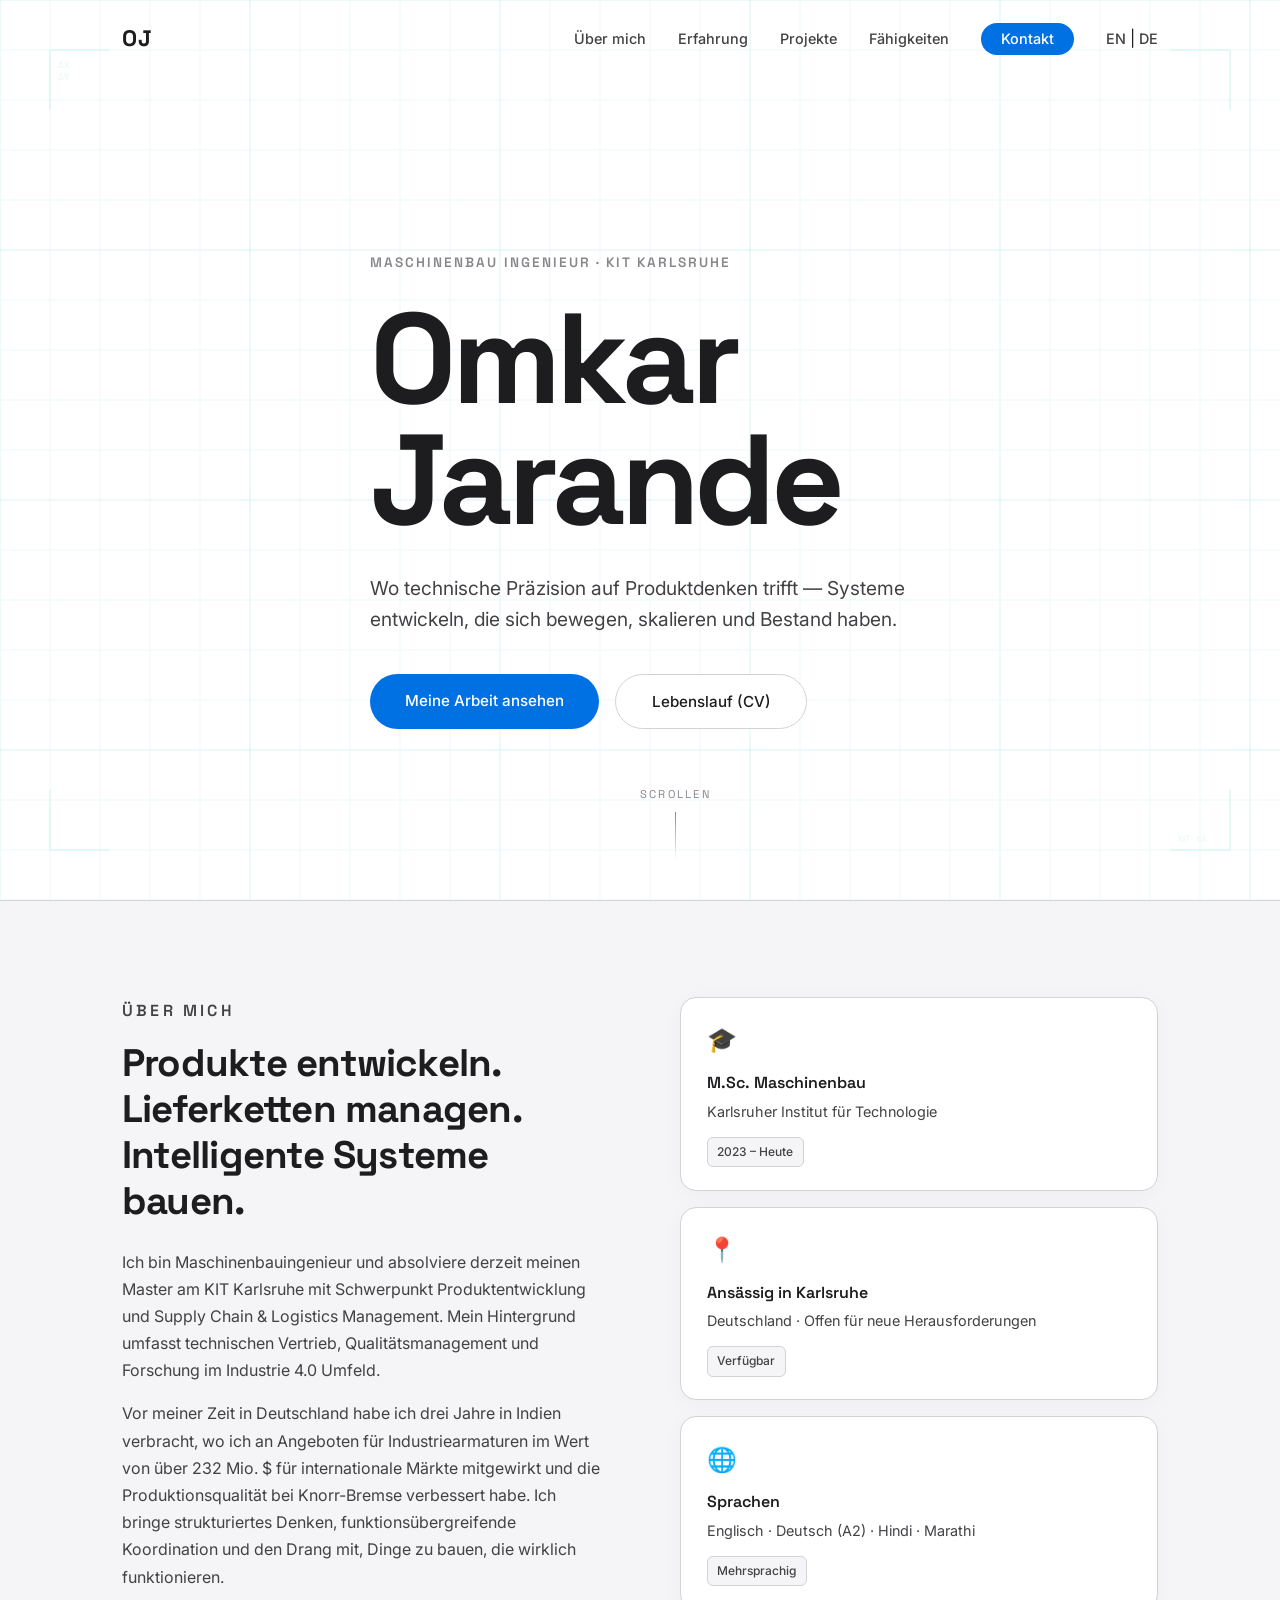
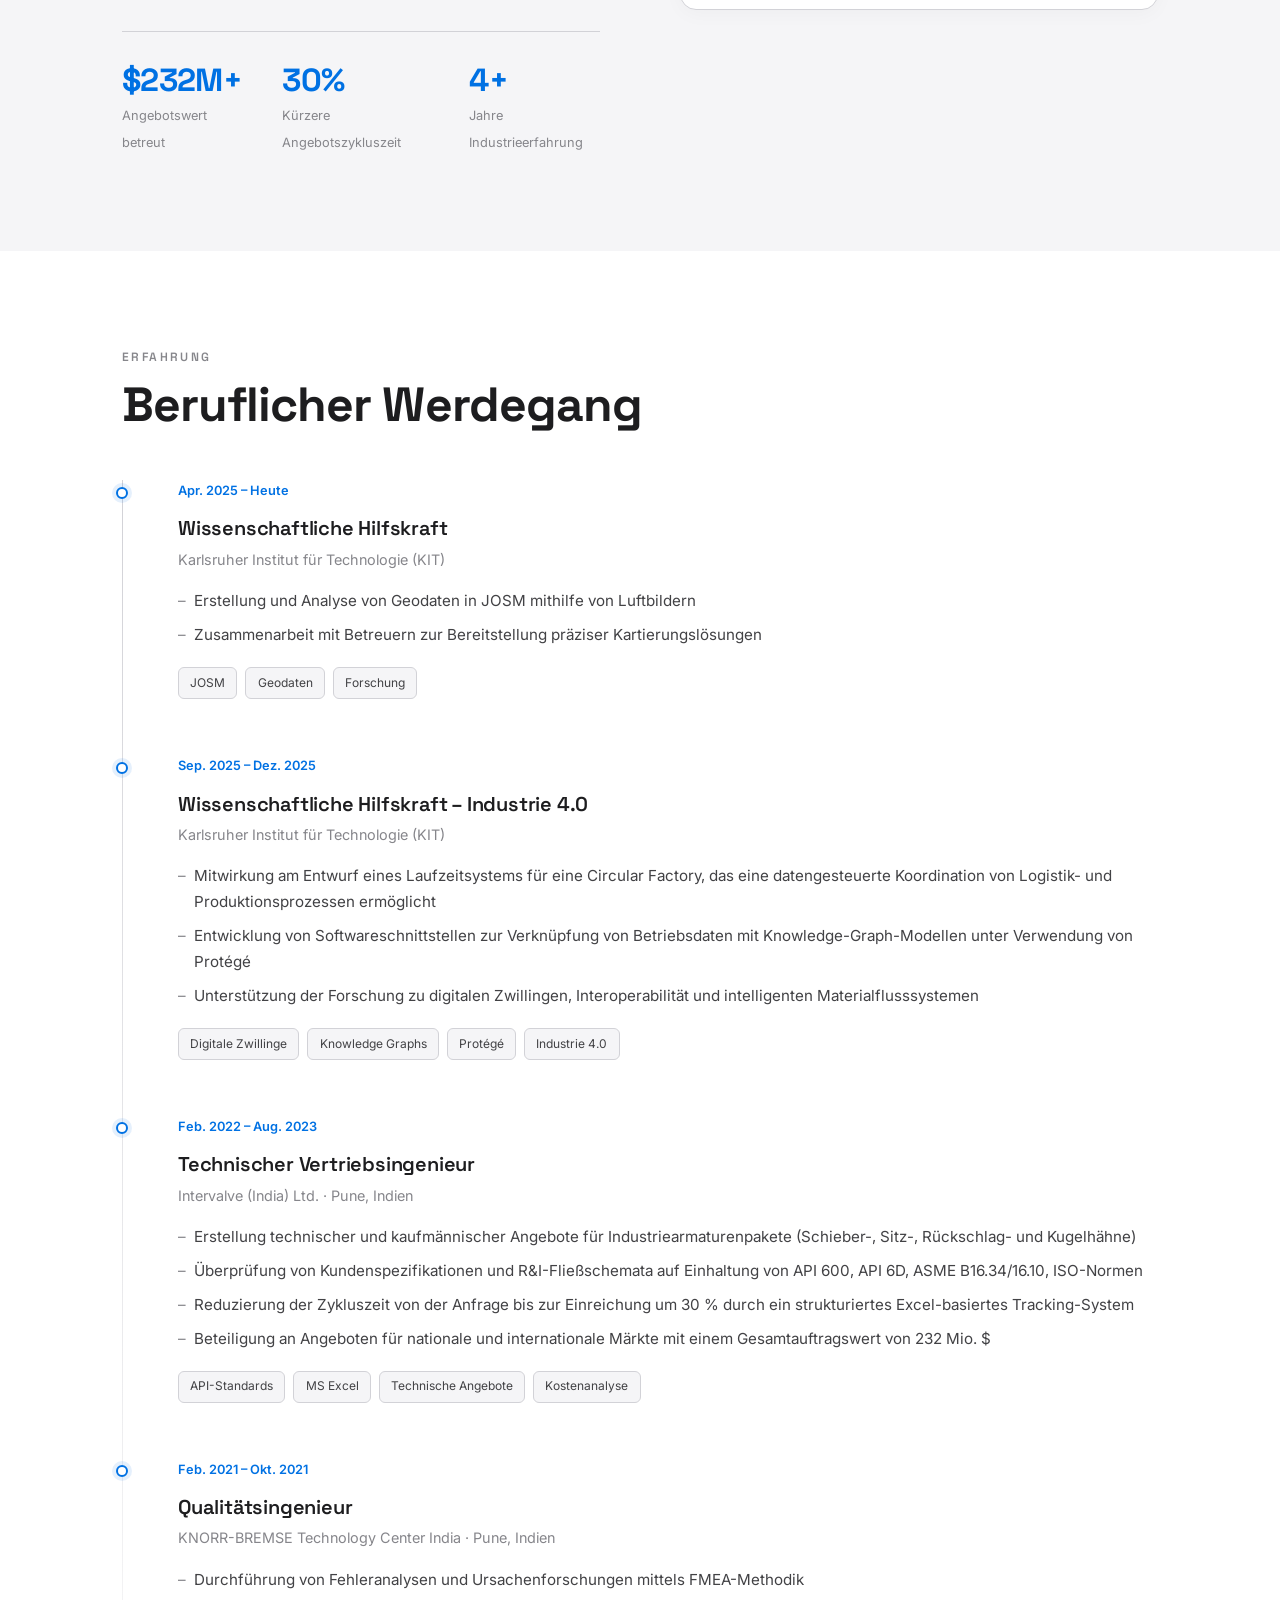
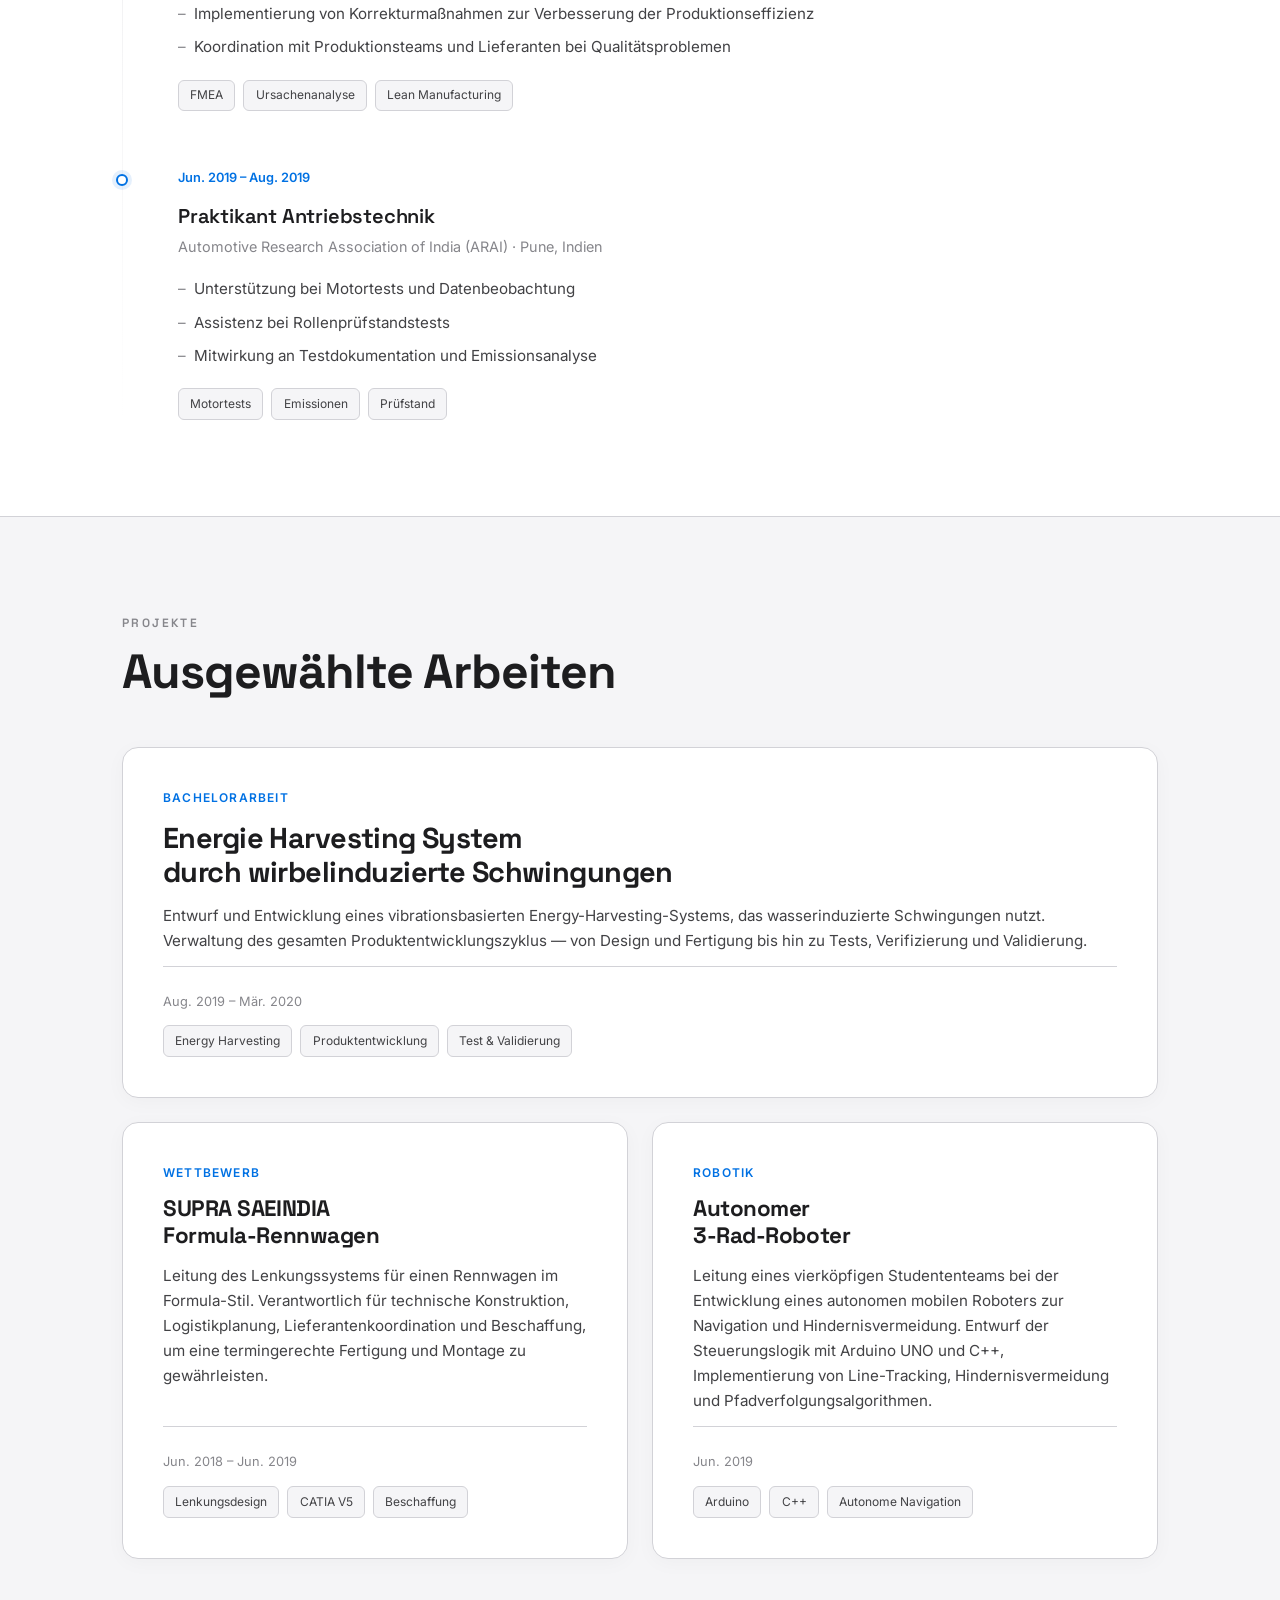
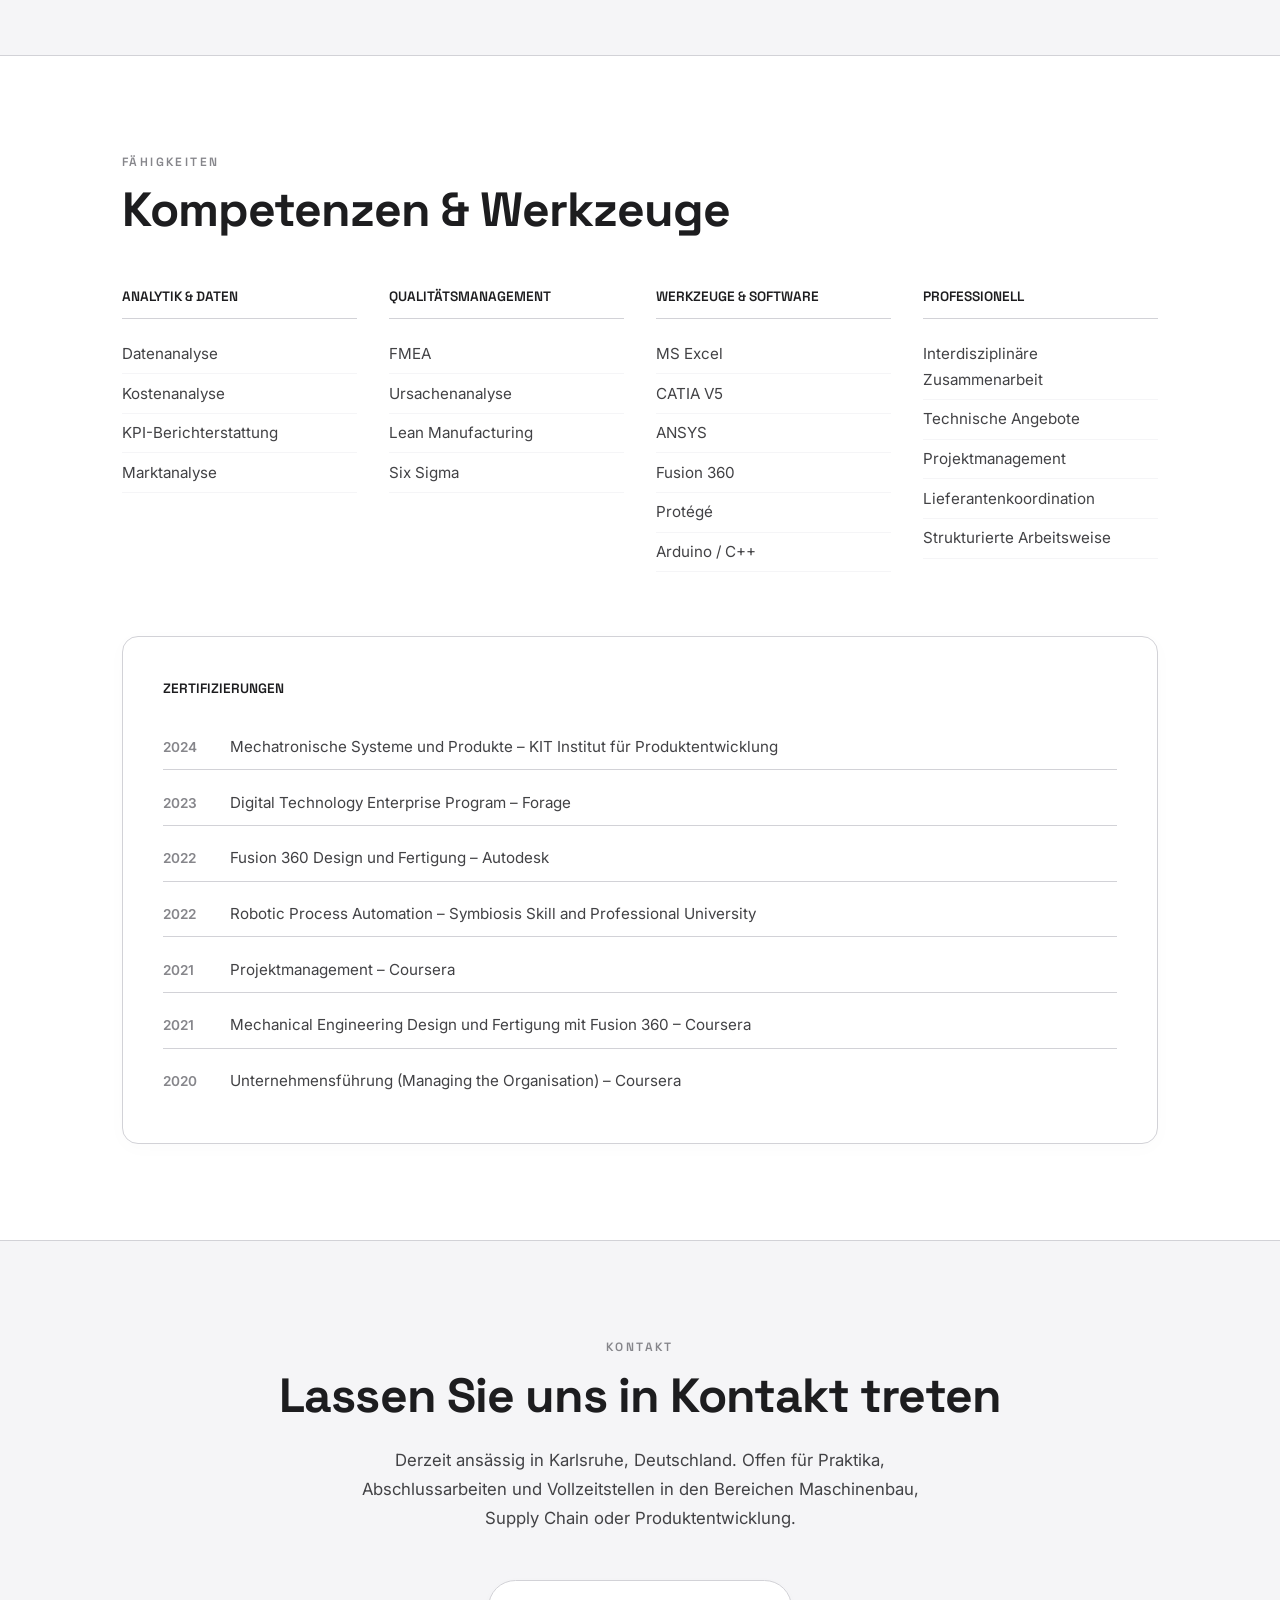
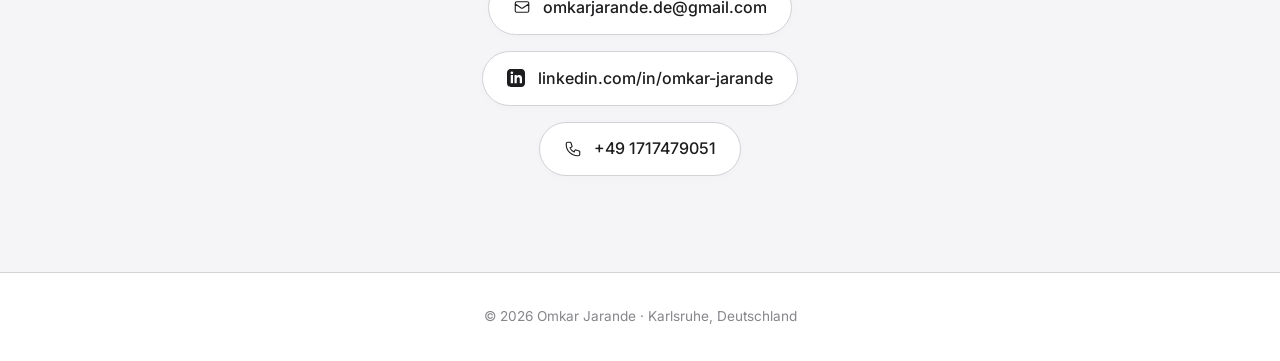
==== index-de.html @ ce9bb552 "added file -de" ====
<!DOCTYPE html>
<html lang="de">
<head>
  <meta charset="UTF-8" />
  <meta name="viewport" content="width=device-width, initial-scale=1.0" />
  <title>Omkar Jarande – Maschinenbauingenieur</title>
  <link rel="preconnect" href="https://fonts.googleapis.com" />
  <link rel="preconnect" href="https://fonts.gstatic.com" crossorigin />
  <link href="https://fonts.googleapis.com/css2?family=Space+Grotesk:wght@300;400;500;600;700&family=Inter:wght@300;400;500&display=swap" rel="stylesheet" />
  <link rel="stylesheet" href="style.css" />
</head>
<body>

  <!-- NAV -->
  <nav id="navbar">
    <div class="nav-inner">
      <span class="nav-logo">OJ</span>
      <ul class="nav-links">
        <li><a href="#about">Über mich</a></li>
        <li><a href="#experience">Erfahrung</a></li>
        <li><a href="#projects">Projekte</a></li>
        <li><a href="#skills">Fähigkeiten</a></li>
        <li><a href="#contact" class="nav-cta">Kontakt</a></li>
        <!-- NEW: Language Switcher -->
        <li class="lang-switcher">
          <a href="index.html">EN</a>
          <span class="divider">|</span>
          <a href="index-de.html" class="active">DE</a>
        </li>
      </ul>
      <button class="nav-toggle" aria-label="Menü umschalten">&#9776;</button>
    </div>
  </nav>

  <!-- HERO -->
  <section id="hero">
    <canvas id="blueprint-canvas"></canvas>
    <div class="hero-content">
      <p class="hero-eyebrow">Maschinenbau Ingenieur · KIT Karlsruhe</p>
      <h1 class="hero-name">Omkar<br>Jarande</h1>
      <p class="hero-tagline">Wo technische Präzision auf Produktdenken trifft — Systeme entwickeln, die sich bewegen, skalieren und Bestand haben.</p>
      <div class="hero-actions">
        <a href="#experience" class="btn-primary">Meine Arbeit ansehen</a>
        <a href="resume.pdf" class="btn-ghost" target="_blank" download>Lebenslauf (CV)</a>
      </div>
    </div>
    <div class="hero-scroll-hint">
      <span>Scrollen</span>
      <div class="scroll-line"></div>
    </div>
  </section>

  <!-- ABOUT -->
  <section id="about">
    <div class="container">
      <div class="about-grid">
        <div class="about-text">
          <p class="section-eyebrow">Über mich</p>
          <h2>Produkte entwickeln.<br>Lieferketten managen.<br>Intelligente Systeme bauen.</h2>
          <p>Ich bin Maschinenbauingenieur und absolviere derzeit meinen Master am KIT Karlsruhe mit Schwerpunkt Produktentwicklung und Supply Chain & Logistics Management. Mein Hintergrund umfasst technischen Vertrieb, Qualitätsmanagement und Forschung im Industrie 4.0 Umfeld.</p>
          <p>Vor meiner Zeit in Deutschland habe ich drei Jahre in Indien verbracht, wo ich an Angeboten für Industriearmaturen im Wert von über 232 Mio. $ für internationale Märkte mitgewirkt und die Produktionsqualität bei Knorr-Bremse verbessert habe. Ich bringe strukturiertes Denken, funktionsübergreifende Koordination und den Drang mit, Dinge zu bauen, die wirklich funktionieren.</p>
          <div class="about-stats">
            <div class="stat">
              <span class="stat-number">$232M+</span>
              <span class="stat-label">Angebotswert betreut</span>
            </div>
            <div class="stat">
              <span class="stat-number">30%</span>
              <span class="stat-label">Kürzere Angebotszykluszeit</span>
            </div>
            <div class="stat">
              <span class="stat-number">4+</span>
              <span class="stat-label">Jahre Industrieerfahrung</span>
            </div>
          </div>
        </div>
        <div class="about-visual">
          <div class="about-card">
            <div class="card-icon">🎓</div>
            <h4>M.Sc. Maschinenbau</h4>
            <p>Karlsruher Institut für Technologie</p>
            <span class="card-tag">2023 – Heute</span>
          </div>
          <div class="about-card">
            <div class="card-icon">📍</div>
            <h4>Ansässig in Karlsruhe</h4>
            <p>Deutschland · Offen für neue Herausforderungen</p>
            <span class="card-tag">Verfügbar</span>
          </div>
          <div class="about-card">
            <div class="card-icon">🌐</div>
            <h4>Sprachen</h4>
            <p>Englisch · Deutsch (A2) · Hindi · Marathi</p>
            <span class="card-tag">Mehrsprachig</span>
          </div>
        </div>
      </div>
    </div>
  </section>

  <!-- EXPERIENCE -->
  <section id="experience">
    <div class="container">
      <p class="section-eyebrow">Erfahrung</p>
      <h2 class="section-title">Beruflicher Werdegang</h2>
      <div class="timeline">

        <div class="timeline-item">
          <div class="timeline-dot"></div>
          <div class="timeline-date">Apr. 2025 – Heute</div>
          <div class="timeline-body">
            <h3>Wissenschaftliche Hilfskraft</h3>
            <h4>Karlsruher Institut für Technologie (KIT)</h4>
            <ul>
              <li>Erstellung und Analyse von Geodaten in JOSM mithilfe von Luftbildern</li>
              <li>Zusammenarbeit mit Betreuern zur Bereitstellung präziser Kartierungslösungen</li>
            </ul>
            <div class="timeline-tags">
              <span>JOSM</span><span>Geodaten</span><span>Forschung</span>
            </div>
          </div>
        </div>

        <div class="timeline-item">
          <div class="timeline-dot"></div>
          <div class="timeline-date">Sep. 2025 – Dez. 2025</div>
          <div class="timeline-body">
            <h3>Wissenschaftliche Hilfskraft – Industrie 4.0</h3>
            <h4>Karlsruher Institut für Technologie (KIT)</h4>
            <ul>
              <li>Mitwirkung am Entwurf eines Laufzeitsystems für eine Circular Factory, das eine datengesteuerte Koordination von Logistik- und Produktionsprozessen ermöglicht</li>
              <li>Entwicklung von Softwareschnittstellen zur Verknüpfung von Betriebsdaten mit Knowledge-Graph-Modellen unter Verwendung von Protégé</li>
              <li>Unterstützung der Forschung zu digitalen Zwillingen, Interoperabilität und intelligenten Materialflusssystemen</li>
            </ul>
            <div class="timeline-tags">
              <span>Digitale Zwillinge</span><span>Knowledge Graphs</span><span>Protégé</span><span>Industrie 4.0</span>
            </div>
          </div>
        </div>

        <div class="timeline-item">
          <div class="timeline-dot"></div>
          <div class="timeline-date">Feb. 2022 – Aug. 2023</div>
          <div class="timeline-body">
            <h3>Technischer Vertriebsingenieur</h3>
            <h4>Intervalve (India) Ltd. · Pune, Indien</h4>
            <ul>
              <li>Erstellung technischer und kaufmännischer Angebote für Industriearmaturenpakete (Schieber-, Sitz-, Rückschlag- und Kugelhähne)</li>
              <li>Überprüfung von Kundenspezifikationen und R&I-Fließschemata auf Einhaltung von API 600, API 6D, ASME B16.34/16.10, ISO-Normen</li>
              <li>Reduzierung der Zykluszeit von der Anfrage bis zur Einreichung um 30 % durch ein strukturiertes Excel-basiertes Tracking-System</li>
              <li>Beteiligung an Angeboten für nationale und internationale Märkte mit einem Gesamtauftragswert von 232 Mio. $</li>
            </ul>
            <div class="timeline-tags">
              <span>API-Standards</span><span>MS Excel</span><span>Technische Angebote</span><span>Kostenanalyse</span>
            </div>
          </div>
        </div>

        <div class="timeline-item">
          <div class="timeline-dot"></div>
          <div class="timeline-date">Feb. 2021 – Okt. 2021</div>
          <div class="timeline-body">
            <h3>Qualitätsingenieur</h3>
            <h4>KNORR-BREMSE Technology Center India · Pune, Indien</h4>
            <ul>
              <li>Durchführung von Fehleranalysen und Ursachenforschungen mittels FMEA-Methodik</li>
              <li>Implementierung von Korrekturmaßnahmen zur Verbesserung der Produktionseffizienz</li>
              <li>Koordination mit Produktionsteams und Lieferanten bei Qualitätsproblemen</li>
            </ul>
            <div class="timeline-tags">
              <span>FMEA</span><span>Ursachenanalyse</span><span>Lean Manufacturing</span>
            </div>
          </div>
        </div>

        <div class="timeline-item">
          <div class="timeline-dot"></div>
          <div class="timeline-date">Jun. 2019 – Aug. 2019</div>
          <div class="timeline-body">
            <h3>Praktikant Antriebstechnik</h3>
            <h4>Automotive Research Association of India (ARAI) · Pune, Indien</h4>
            <ul>
              <li>Unterstützung bei Motortests und Datenbeobachtung</li>
              <li>Assistenz bei Rollenprüfstandstests</li>
              <li>Mitwirkung an Testdokumentation und Emissionsanalyse</li>
            </ul>
            <div class="timeline-tags">
              <span>Motortests</span><span>Emissionen</span><span>Prüfstand</span>
            </div>
          </div>
        </div>

      </div>
    </div>
  </section>

  <!-- PROJECTS -->
  <section id="projects">
    <div class="container">
      <p class="section-eyebrow">Projekte</p>
      <h2 class="section-title">Ausgewählte Arbeiten</h2>
      <div class="projects-grid">

        <div class="project-card featured">
          <div class="project-label">Bachelorarbeit</div>
          <h3>Energie Harvesting System<br>durch wirbelinduzierte Schwingungen</h3>
          <p>Entwurf und Entwicklung eines vibrationsbasierten Energy-Harvesting-Systems, das wasserinduzierte Schwingungen nutzt. Verwaltung des gesamten Produktentwicklungszyklus — von Design und Fertigung bis hin zu Tests, Verifizierung und Validierung.</p>
          <div class="project-meta">
            <span class="project-date">Aug. 2019 – Mär. 2020</span>
            <div class="project-tags">
              <span>Energy Harvesting</span><span>Produktentwicklung</span><span>Test & Validierung</span>
            </div>
          </div>
        </div>

        <div class="project-card">
          <div class="project-label">Wettbewerb</div>
          <h3>SUPRA SAEINDIA<br>Formula-Rennwagen</h3>
          <p>Leitung des Lenkungssystems für einen Rennwagen im Formula-Stil. Verantwortlich für technische Konstruktion, Logistikplanung, Lieferantenkoordination und Beschaffung, um eine termingerechte Fertigung und Montage zu gewährleisten.</p>
          <div class="project-meta">
            <span class="project-date">Jun. 2018 – Jun. 2019</span>
            <div class="project-tags">
              <span>Lenkungsdesign</span><span>CATIA V5</span><span>Beschaffung</span>
            </div>
          </div>
        </div>

        <div class="project-card">
          <div class="project-label">Robotik</div>
          <h3>Autonomer<br>3-Rad-Roboter</h3>
          <p>Leitung eines vierköpfigen Studententeams bei der Entwicklung eines autonomen mobilen Roboters zur Navigation und Hindernisvermeidung. Entwurf der Steuerungslogik mit Arduino UNO und C++, Implementierung von Line-Tracking, Hindernisvermeidung und Pfadverfolgungsalgorithmen.</p>
          <div class="project-meta">
            <span class="project-date">Jun. 2019</span>
            <div class="project-tags">
              <span>Arduino</span><span>C++</span><span>Autonome Navigation</span>
            </div>
          </div>
        </div>

      </div>
    </div>
  </section>

  <!-- SKILLS -->
  <section id="skills">
    <div class="container">
      <p class="section-eyebrow">Fähigkeiten</p>
      <h2 class="section-title">Kompetenzen & Werkzeuge</h2>
      <div class="skills-grid">
        <div class="skills-group">
          <h4>Analytik & Daten</h4>
          <ul>
            <li>Datenanalyse</li>
            <li>Kostenanalyse</li>
            <li>KPI-Berichterstattung</li>
            <li>Marktanalyse</li>
          </ul>
        </div>
        <div class="skills-group">
          <h4>Qualitätsmanagement</h4>
          <ul>
            <li>FMEA</li>
            <li>Ursachenanalyse</li>
            <li>Lean Manufacturing</li>
            <li>Six Sigma</li>
          </ul>
        </div>
        <div class="skills-group">
          <h4>Werkzeuge & Software</h4>
          <ul>
            <li>MS Excel</li>
            <li>CATIA V5</li>
            <li>ANSYS</li>
            <li>Fusion 360</li>
            <li>Protégé</li>
            <li>Arduino / C++</li>
          </ul>
        </div>
        <div class="skills-group">
          <h4>Professionell</h4>
          <ul>
            <li>Interdisziplinäre Zusammenarbeit</li>
            <li>Technische Angebote</li>
            <li>Projektmanagement</li>
            <li>Lieferantenkoordination</li>
            <li>Strukturierte Arbeitsweise</li>
          </ul>
        </div>
      </div>
      <div class="certifications">
        <h4>Zertifizierungen</h4>
        <div class="cert-list">
          <div class="cert-item"><span class="cert-year">2024</span><span>Mechatronische Systeme und Produkte – KIT Institut für Produktentwicklung</span></div>
          <div class="cert-item"><span class="cert-year">2023</span><span>Digital Technology Enterprise Program – Forage</span></div>
          <div class="cert-item"><span class="cert-year">2022</span><span>Fusion 360 Design und Fertigung – Autodesk</span></div>
          <div class="cert-item"><span class="cert-year">2022</span><span>Robotic Process Automation – Symbiosis Skill and Professional University</span></div>
          <div class="cert-item"><span class="cert-year">2021</span><span>Projektmanagement – Coursera</span></div>
          <div class="cert-item"><span class="cert-year">2021</span><span>Mechanical Engineering Design und Fertigung mit Fusion 360 – Coursera</span></div>
          <div class="cert-item"><span class="cert-year">2020</span><span>Unternehmensführung (Managing the Organisation) – Coursera</span></div>
        </div>
      </div>
    </div>
  </section>

  <!-- CONTACT -->
  <section id="contact">
    <div class="container">
      <p class="section-eyebrow">Kontakt</p>
      <h2 class="section-title">Lassen Sie uns in Kontakt treten</h2>
      <p class="contact-sub">Derzeit ansässig in Karlsruhe, Deutschland. Offen für Praktika, Abschlussarbeiten und Vollzeitstellen in den Bereichen Maschinenbau, Supply Chain oder Produktentwicklung.</p>
      <div class="contact-links">
        <a href="mailto:omkarjarande.de@gmail.com" class="contact-link">
          <svg viewBox="0 0 24 24" fill="none" stroke="currentColor" stroke-width="1.5"><path d="M3 8l7.89 5.26a2 2 0 002.22 0L21 8M5 19h14a2 2 0 002-2V7a2 2 0 00-2-2H5a2 2 0 00-2 2v10a2 2 0 002 2z"/></svg>
          omkarjarande.de@gmail.com
        </a>
        <a href="https://linkedin.com/in/omkar-jarande" target="_blank" class="contact-link">
          <svg viewBox="0 0 24 24" fill="currentColor"><path d="M19 0h-14c-2.761 0-5 2.239-5 5v14c0 2.761 2.239 5 5 5h14c2.762 0 5-2.239 5-5v-14c0-2.761-2.238-5-5-5zm-11 19h-3v-11h3v11zm-1.5-12.268c-.966 0-1.75-.79-1.75-1.764s.784-1.764 1.75-1.764 1.75.79 1.75 1.764-.783 1.764-1.75 1.764zm13.5 12.268h-3v-5.604c0-3.368-4-3.113-4 0v5.604h-3v-11h3v1.765c1.396-2.586 7-2.777 7 2.476v6.759z"/></svg>
          linkedin.com/in/omkar-jarande
        </a>
        <a href="tel:+4917174790511" class="contact-link">
          <svg viewBox="0 0 24 24" fill="none" stroke="currentColor" stroke-width="1.5"><path d="M3 5a2 2 0 012-2h3.28a1 1 0 01.948.684l1.498 4.493a1 1 0 01-.502 1.21l-2.257 1.13a11.042 11.042 0 005.516 5.516l1.13-2.257a1 1 0 011.21-.502l4.493 1.498a1 1 0 01.684.949V19a2 2 0 01-2 2h-1C9.716 21 3 14.284 3 6V5z"/></svg>
          +49 1717479051
        </a>
      </div>
    </div>
  </section>

  <!-- FOOTER -->
  <footer>
    <div class="container">
      <p>© 2026 Omkar Jarande · Karlsruhe, Deutschland</p>
    </div>
  </footer>

  <script src="main.js"></script>
</body>
</html>
---- style.css ----
/* =============================================
   OMKAR JARANDE – PORTFOLIO (Apple Minimalist)
   Palette: White · Light Gray · System Blue
   Type: Space Grotesk + Inter
   ============================================= */

*, *::before, *::after { box-sizing: border-box; margin: 0; padding: 0; }

:root {
  /* Apple-inspired Light Palette */
  --bg-main:    #ffffff;
  --bg-sec:     #f5f5f7;
  --bg-card:    #ffffff;
  --accent:     #0071e3;
  --accent-dim: #0077ed;
  
  --text-main:  #1d1d1f;
  --text-sec:   #424245;
  --text-muted: #86868b;
  --border:     #d2d2d7;
  
  --font-display: 'Space Grotesk', sans-serif;
  --font-body:    'Inter', sans-serif;
  --transition: 0.3s cubic-bezier(0.4, 0, 0.2, 1);
}

html { scroll-behavior: smooth; }

body {
  background: var(--bg-main);
  color: var(--text-main);
  font-family: var(--font-body);
  font-size: 16px;
  line-height: 1.7;
  overflow-x: hidden;
}

/* ── UTILITY ── */
.container {
  max-width: 1100px;
  margin: 0 auto;
  padding: 0 2rem;
}

.section-eyebrow {
  font-family: var(--font-display);
  font-size: 0.75rem;
  font-weight: 600;
  letter-spacing: 0.2em;
  text-transform: uppercase;
  color: var(--text-muted);
  margin-bottom: 0.75rem;
}

.section-title {
  font-family: var(--font-display);
  font-size: clamp(2rem, 4vw, 3rem);
  font-weight: 700;
  line-height: 1.1;
  margin-bottom: 3rem;
  color: var(--text-main);
  letter-spacing: -0.02em;
}

section {
  padding: 6rem 0;
}

/* ── NAVBAR ── */
#navbar {
  position: fixed;
  top: 0; left: 0; right: 0;
  z-index: 100;
  padding: 1.25rem 0;
  transition: var(--transition);
}

#navbar.scrolled {
  background: rgba(255, 255, 255, 0.85);
  backdrop-filter: blur(16px);
  -webkit-backdrop-filter: blur(16px);
  border-bottom: 1px solid rgba(210, 210, 215, 0.5);
  padding: 0.85rem 0;
}

.nav-inner {
  max-width: 1100px;
  margin: 0 auto;
  padding: 0 2rem;
  display: flex;
  align-items: center;
  justify-content: space-between;
}

.nav-logo {
  font-family: var(--font-display);
  font-size: 1.4rem;
  font-weight: 700;
  color: var(--text-main);
  letter-spacing: 0.05em;
}

.nav-links {
  display: flex;
  list-style: none;
  gap: 2rem;
  align-items: center;
}

.nav-links a {
  color: var(--text-sec);
  text-decoration: none;
  font-family: var(--font-body);
  font-size: 0.9rem;
  font-weight: 500;
  transition: color var(--transition);
}

.nav-links a:hover { color: var(--text-main); }

/* Apple-style pill button for CTA */
.nav-links a.nav-cta {
  color: #ffffff;
  background: var(--accent);
  padding: 0.45rem 1.25rem;
  border-radius: 980px; 
  transition: background var(--transition), transform var(--transition);
}

.nav-links a.nav-cta:hover {
  background: var(--accent-dim);
  color: #ffffff;
}

.nav-toggle {
  display: none;
  background: none;
  border: none;
  color: var(--text-main);
  font-size: 1.5rem;
  cursor: pointer;
}

/* ── HERO ── */
#hero {
  position: relative;
  min-height: 100vh;
  display: flex;
  align-items: center;
  padding: 0;
  overflow: hidden;
  background: var(--bg-main);
}

#blueprint-canvas {
  position: absolute;
  inset: 0;
  width: 100%; height: 100%;
  opacity: 0.04; /* Reduced opacity for light mode */
  pointer-events: none;
}

.hero-content {
  position: relative;
  z-index: 2;
  max-width: 1100px;
  margin: 0 auto;
  padding: 0 2rem;
  padding-top: 5rem;
}

.hero-eyebrow {
  font-family: var(--font-display);
  font-size: 0.85rem;
  font-weight: 600;
  letter-spacing: 0.15em;
  text-transform: uppercase;
  color: var(--text-muted);
  margin-bottom: 1.5rem;
  opacity: 0;
  transform: translateY(20px);
  animation: fadeUp 0.8s ease 0.2s forwards;
}

.hero-name {
  font-family: var(--font-display);
  font-size: clamp(4rem, 10vw, 9rem);
  font-weight: 700;
  line-height: 0.95;
  letter-spacing: -0.04em;
  color: var(--text-main);
  margin-bottom: 2rem;
  opacity: 0;
  transform: translateY(20px);
  animation: fadeUp 0.9s ease 0.4s forwards;
}

.hero-name span { color: var(--accent); }

.hero-tagline {
  font-size: 1.2rem;
  color: var(--text-sec);
  max-width: 540px;
  line-height: 1.6;
  margin-bottom: 2.5rem;
  opacity: 0;
  transform: translateY(20px);
  animation: fadeUp 0.9s ease 0.6s forwards;
}

.hero-actions {
  display: flex;
  gap: 1rem;
  flex-wrap: wrap;
  opacity: 0;
  transform: translateY(20px);
  animation: fadeUp 0.9s ease 0.8s forwards;
}

.btn-primary {
  font-family: var(--font-body);
  font-weight: 500;
  font-size: 0.95rem;
  padding: 0.85rem 2.2rem;
  background: var(--accent);
  color: #ffffff;
  border-radius: 980px;
  text-decoration: none;
  transition: background var(--transition), transform var(--transition);
}

.btn-primary:hover { background: var(--accent-dim); transform: translateY(-2px); }

.btn-ghost {
  font-family: var(--font-body);
  font-weight: 500;
  font-size: 0.95rem;
  padding: 0.85rem 2.2rem;
  border: 1px solid var(--border);
  color: var(--text-main);
  background: var(--bg-card);
  border-radius: 980px;
  text-decoration: none;
  transition: all var(--transition);
}

.btn-ghost:hover { 
  border-color: var(--text-main); 
  transform: translateY(-2px); 
}

.hero-scroll-hint {
  position: absolute;
  bottom: 2.5rem;
  left: 50%;
  transform: translateX(-50%);
  display: flex;
  flex-direction: column;
  align-items: center;
  gap: 0.5rem;
  z-index: 2;
  opacity: 0;
  animation: fadeUp 1s ease 1.4s forwards;
}

.hero-scroll-hint span {
  font-family: var(--font-display);
  font-size: 0.7rem;
  letter-spacing: 0.2em;
  text-transform: uppercase;
  color: var(--text-muted);
}

.scroll-line {
  width: 1px;
  height: 48px;
  background: linear-gradient(to bottom, var(--text-muted), transparent);
  animation: scrollPulse 2s ease-in-out infinite;
}

/* ── ABOUT ── */
#about { background: var(--bg-sec); border-top: 1px solid var(--border); }

.about-grid {
  display: grid;
  grid-template-columns: 1fr 1fr;
  gap: 5rem;
  align-items: start;
}

.about-text h2 {
  font-family: var(--font-display);
  font-size: clamp(1.8rem, 3vw, 2.5rem);
  font-weight: 700;
  line-height: 1.2;
  margin-bottom: 1.5rem;
  color: var(--text-main);
  letter-spacing: -0.02em;
}

.about-text p {
  color: var(--text-sec);
  margin-bottom: 1rem;
  font-size: 1rem;
}

.about-stats {
  display: flex;
  gap: 2.5rem;
  margin-top: 2.5rem;
  padding-top: 2rem;
  border-top: 1px solid var(--border);
}

.stat-number {
  display: block;
  font-family: var(--font-display);
  font-size: 2rem;
  font-weight: 700;
  color: var(--accent);
  line-height: 1;
  margin-bottom: 0.3rem;
  letter-spacing: -0.02em;
}

.stat-label {
  font-size: 0.8rem;
  color: var(--text-muted);
  line-height: 1.3;
}

.about-visual {
  display: flex;
  flex-direction: column;
  gap: 1rem;
}

.about-card {
  background: var(--bg-card);
  border: 1px solid var(--border);
  box-shadow: 0 4px 20px rgba(0, 0, 0, 0.03);
  border-radius: 16px;
  padding: 1.4rem 1.6rem;
  transition: box-shadow var(--transition), transform var(--transition);
}

.about-card:hover {
  box-shadow: 0 8px 30px rgba(0, 0, 0, 0.06);
  transform: translateX(4px);
}

.card-icon { font-size: 1.5rem; margin-bottom: 0.5rem; }

.about-card h4 {
  font-family: var(--font-display);
  font-weight: 600;
  font-size: 1rem;
  color: var(--text-main);
  margin-bottom: 0.2rem;
}

.about-card p { color: var(--text-sec); font-size: 0.9rem; margin-bottom: 0.8rem; }

.card-tag {
  font-family: var(--font-body);
  font-size: 0.75rem;
  font-weight: 500;
  color: var(--text-sec);
  background: var(--bg-sec);
  border: 1px solid var(--border);
  padding: 0.25rem 0.6rem;
  border-radius: 6px;
  display: inline-block;
}

/* ── EXPERIENCE ── */
#experience { background: var(--bg-main); }

.timeline {
  position: relative;
  padding-left: 2rem;
}

.timeline::before {
  content: '';
  position: absolute;
  left: 0; top: 0; bottom: 0;
  width: 1px;
  background: linear-gradient(to bottom, var(--border), transparent);
}

.timeline-item {
  position: relative;
  margin-bottom: 3.5rem;
  padding-left: 1.5rem;
}

.timeline-item:last-child { margin-bottom: 0; }

.timeline-dot {
  position: absolute;
  left: -2.35rem;
  top: 0.4rem;
  width: 12px; height: 12px;
  background: var(--bg-main);
  border-radius: 50%;
  border: 2px solid var(--accent);
  box-shadow: 0 0 0 4px rgba(0, 113, 227, 0.1);
}

.timeline-date {
  font-family: var(--font-body);
  font-size: 0.8rem;
  font-weight: 600;
  color: var(--accent);
  margin-bottom: 0.6rem;
}

.timeline-body h3 {
  font-family: var(--font-display);
  font-size: 1.25rem;
  font-weight: 600;
  color: var(--text-main);
  margin-bottom: 0.15rem;
  letter-spacing: -0.01em;
}

.timeline-body h4 {
  font-family: var(--font-body);
  font-size: 0.9rem;
  font-weight: 400;
  color: var(--text-muted);
  margin-bottom: 1rem;
}

.timeline-body ul {
  list-style: none;
  margin-bottom: 1.2rem;
}

.timeline-body ul li {
  color: var(--text-sec);
  font-size: 0.95rem;
  padding-left: 1rem;
  position: relative;
  margin-bottom: 0.5rem;
}

.timeline-body ul li::before {
  content: '–';
  position: absolute;
  left: 0;
  color: var(--text-muted);
}

.timeline-tags { display: flex; flex-wrap: wrap; gap: 0.5rem; }

.timeline-tags span {
  font-family: var(--font-body);
  font-size: 0.75rem;
  color: var(--text-sec);
  background: var(--bg-sec);
  border: 1px solid var(--border);
  padding: 0.3rem 0.7rem;
  border-radius: 6px;
}

/* ── PROJECTS ── */
#projects { background: var(--bg-sec); border-top: 1px solid var(--border); border-bottom: 1px solid var(--border); }

.projects-grid {
  display: grid;
  grid-template-columns: 1fr 1fr;
  grid-template-rows: auto auto;
  gap: 1.5rem;
}

.project-card {
  background: var(--bg-card);
  border: 1px solid var(--border);
  border-radius: 16px;
  padding: 2.5rem;
  box-shadow: 0 4px 20px rgba(0,0,0,0.03);
  transition: box-shadow var(--transition), transform var(--transition);
  display: flex;
  flex-direction: column;
  gap: 0.8rem;
}

.project-card:hover {
  box-shadow: 0 10px 40px rgba(0,0,0,0.08);
  transform: translateY(-3px);
}

.project-card.featured {
  grid-column: 1 / -1;
}

.project-label {
  font-family: var(--font-body);
  font-size: 0.75rem;
  font-weight: 600;
  letter-spacing: 0.1em;
  text-transform: uppercase;
  color: var(--accent);
}

.project-card h3 {
  font-family: var(--font-display);
  font-size: 1.4rem;
  font-weight: 700;
  color: var(--text-main);
  line-height: 1.2;
  letter-spacing: -0.02em;
}

.project-card.featured h3 { font-size: 1.8rem; }

.project-card p {
  color: var(--text-sec);
  font-size: 0.95rem;
  line-height: 1.65;
  flex: 1;
}

.project-meta {
  display: flex;
  flex-direction: column;
  gap: 0.8rem;
  margin-top: auto;
  padding-top: 1.5rem;
  border-top: 1px solid var(--border);
}

.project-date {
  font-family: var(--font-body);
  font-size: 0.8rem;
  color: var(--text-muted);
}

.project-tags { display: flex; flex-wrap: wrap; gap: 0.5rem; }

.project-tags span {
  font-family: var(--font-body);
  font-size: 0.75rem;
  color: var(--text-sec);
  background: var(--bg-sec);
  border: 1px solid var(--border);
  padding: 0.3rem 0.7rem;
  border-radius: 6px;
}

/* ── SKILLS ── */
#skills { background: var(--bg-main); }

.skills-grid {
  display: grid;
  grid-template-columns: repeat(4, 1fr);
  gap: 2rem;
  margin-bottom: 4rem;
}

.skills-group h4 {
  font-family: var(--font-display);
  font-size: 0.85rem;
  font-weight: 600;
  text-transform: uppercase;
  color: var(--text-main);
  margin-bottom: 1rem;
  padding-bottom: 0.6rem;
  border-bottom: 1px solid var(--border);
}

.skills-group ul { list-style: none; }

.skills-group ul li {
  color: var(--text-sec);
  font-size: 0.95rem;
  padding: 0.4rem 0;
  border-bottom: 1px solid var(--bg-sec);
  transition: color var(--transition);
}

.skills-group ul li:hover { color: var(--accent); }

.certifications {
  background: var(--bg-card);
  border-radius: 16px;
  padding: 2.5rem;
  border: 1px solid var(--border);
  box-shadow: 0 4px 20px rgba(0,0,0,0.02);
}

.certifications h4 {
  font-family: var(--font-display);
  font-size: 0.85rem;
  font-weight: 600;
  text-transform: uppercase;
  color: var(--text-main);
  margin-bottom: 1.5rem;
}

.cert-list { display: flex; flex-direction: column; gap: 0.6rem; }

.cert-item {
  display: flex;
  align-items: baseline;
  gap: 1.2rem;
  font-size: 0.95rem;
  color: var(--text-sec);
  padding: 0.6rem 0;
  border-bottom: 1px solid var(--border);
}

.cert-item:last-child { border-bottom: none; }

.cert-year {
  font-family: var(--font-body);
  font-weight: 600;
  color: var(--text-muted);
  min-width: 3rem;
  font-size: 0.85rem;
}

/* ── CONTACT ── */
#contact { background: var(--bg-sec); text-align: center; border-top: 1px solid var(--border); }

#contact .section-eyebrow,
#contact .section-title { text-align: center; }

.contact-sub {
  color: var(--text-sec);
  max-width: 600px;
  margin: -1.5rem auto 3rem;
  font-size: 1.05rem;
}

.contact-links {
  display: flex;
  flex-direction: column;
  align-items: center;
  gap: 1rem;
}

.contact-link {
  display: flex;
  align-items: center;
  gap: 0.8rem;
  color: var(--text-main);
  text-decoration: none;
  font-size: 1rem;
  font-weight: 500;
  padding: 0.8rem 1.5rem;
  border-radius: 980px;
  background: var(--bg-card);
  border: 1px solid var(--border);
  box-shadow: 0 2px 10px rgba(0,0,0,0.02);
  transition: all var(--transition);
}

.contact-link:hover {
  color: var(--accent);
  border-color: var(--accent);
  transform: translateY(-2px);
  box-shadow: 0 4px 15px rgba(0, 113, 227, 0.1);
}

.contact-link svg { width: 18px; height: 18px; flex-shrink: 0; }

/* ── FOOTER ── */
footer {
  background: var(--bg-main);
  padding: 2rem 0;
  text-align: center;
  border-top: 1px solid var(--border);
}

footer p {
  font-family: var(--font-body);
  font-size: 0.85rem;
  color: var(--text-muted);
}

/* ── ANIMATIONS ── */
@keyframes fadeUp {
  to { opacity: 1; transform: translateY(0); }
}

@keyframes scrollPulse {
  0%, 100% { opacity: 0.3; }
  50% { opacity: 1; }
}

.reveal {
  opacity: 0;
  transform: translateY(30px);
  transition: opacity 0.7s ease, transform 0.7s ease;
}

.reveal.visible {
  opacity: 1;
  transform: none;
}

/* ── RESPONSIVE ── */
@media (max-width: 900px) {
  .about-grid { grid-template-columns: 1fr; gap: 3rem; }
  .skills-grid { grid-template-columns: repeat(2, 1fr); }
  .projects-grid { grid-template-columns: 1fr; }
  .project-card.featured { grid-column: auto; }
}

@media (max-width: 640px) {
  .nav-links { display: none; }
  .nav-toggle { display: block; }
  .nav-links.open {
    display: flex;
    flex-direction: column;
    position: absolute;
    top: 100%; left: 0; right: 0;
    background: rgba(255, 255, 255, 0.98);
    backdrop-filter: blur(16px);
    padding: 1.5rem 2rem;
    gap: 1rem;
    border-bottom: 1px solid var(--border);
    box-shadow: 0 10px 30px rgba(0,0,0,0.05);
  }
  .hero-name { font-size: clamp(3rem, 15vw, 5rem); }
  .about-stats { flex-direction: column; gap: 1.2rem; }
  .skills-grid { grid-template-columns: 1fr; }
  .contact-link { font-size: 0.9rem; width: 100%; justify-content: center; }
}

@media (prefers-reduced-motion: reduce) {
  *, *::before, *::after { animation-duration: 0.01ms !important; transition-duration: 0.01ms !important; }
}
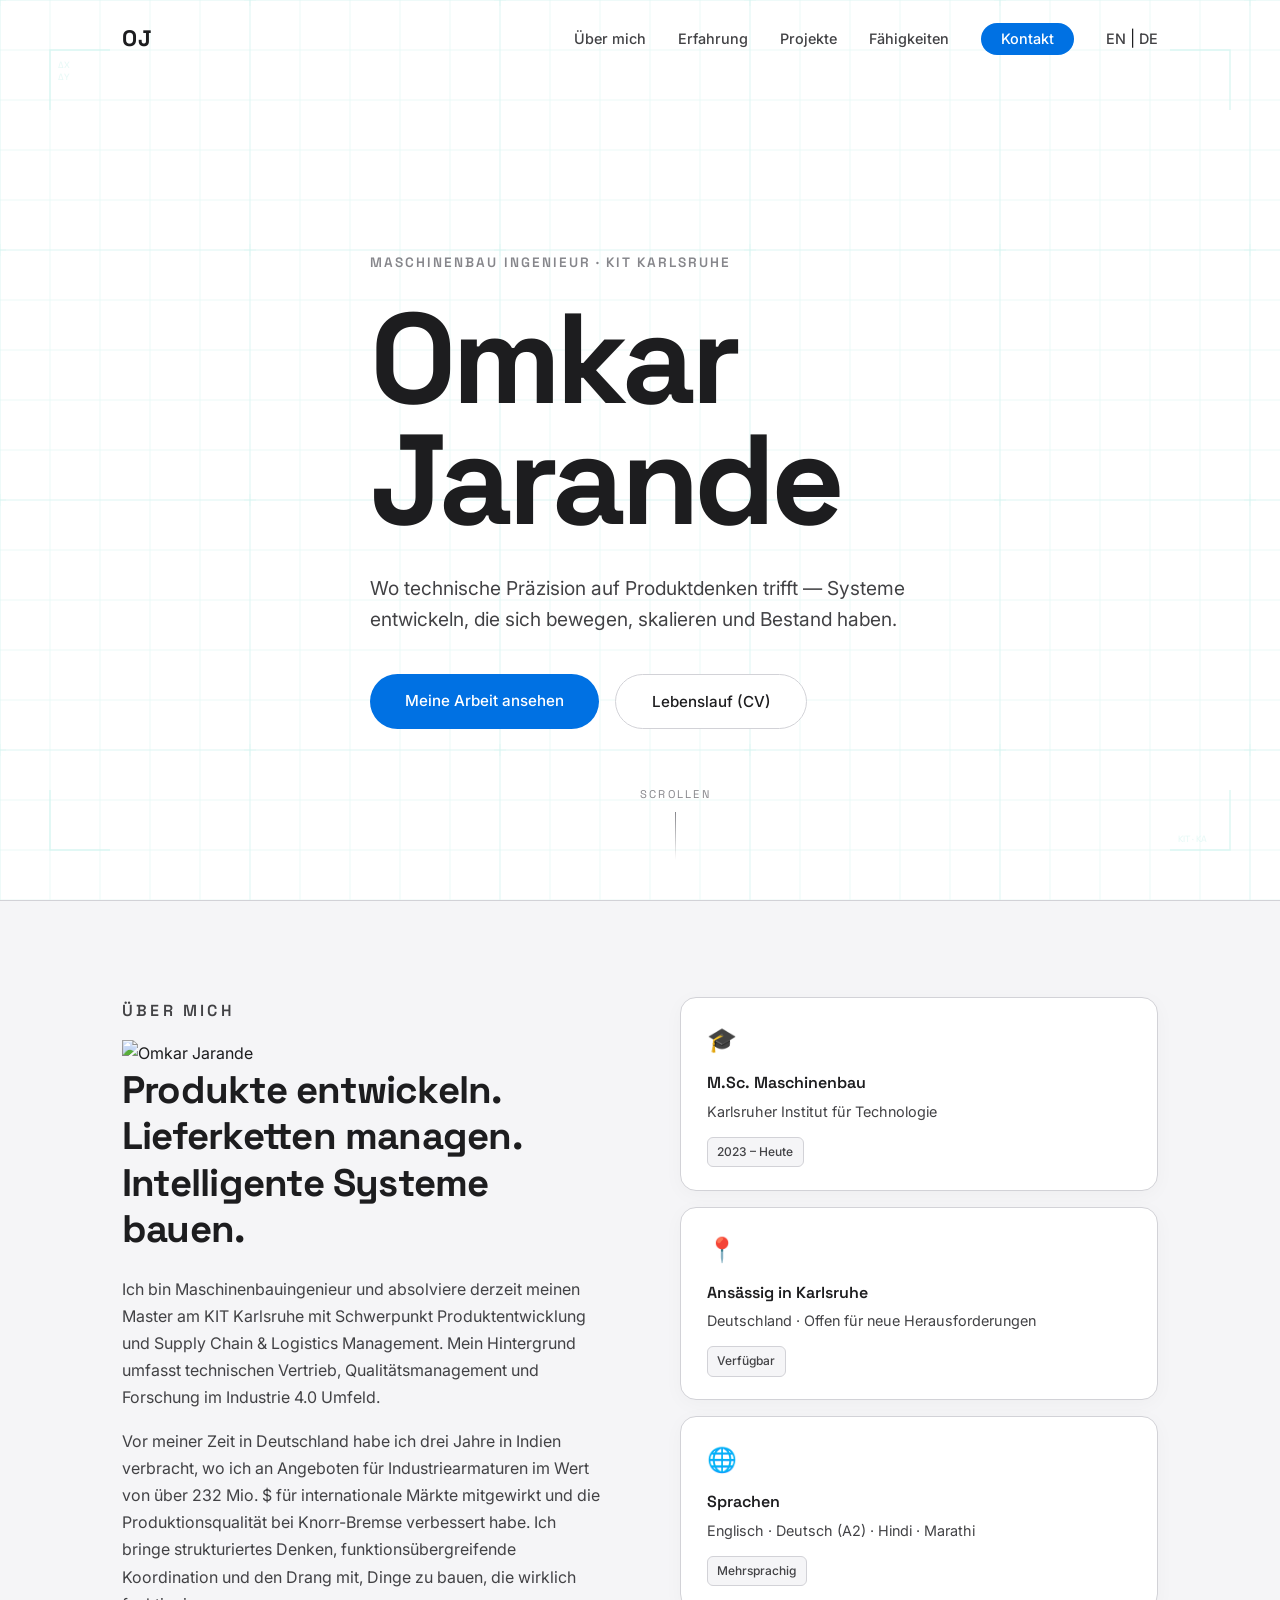
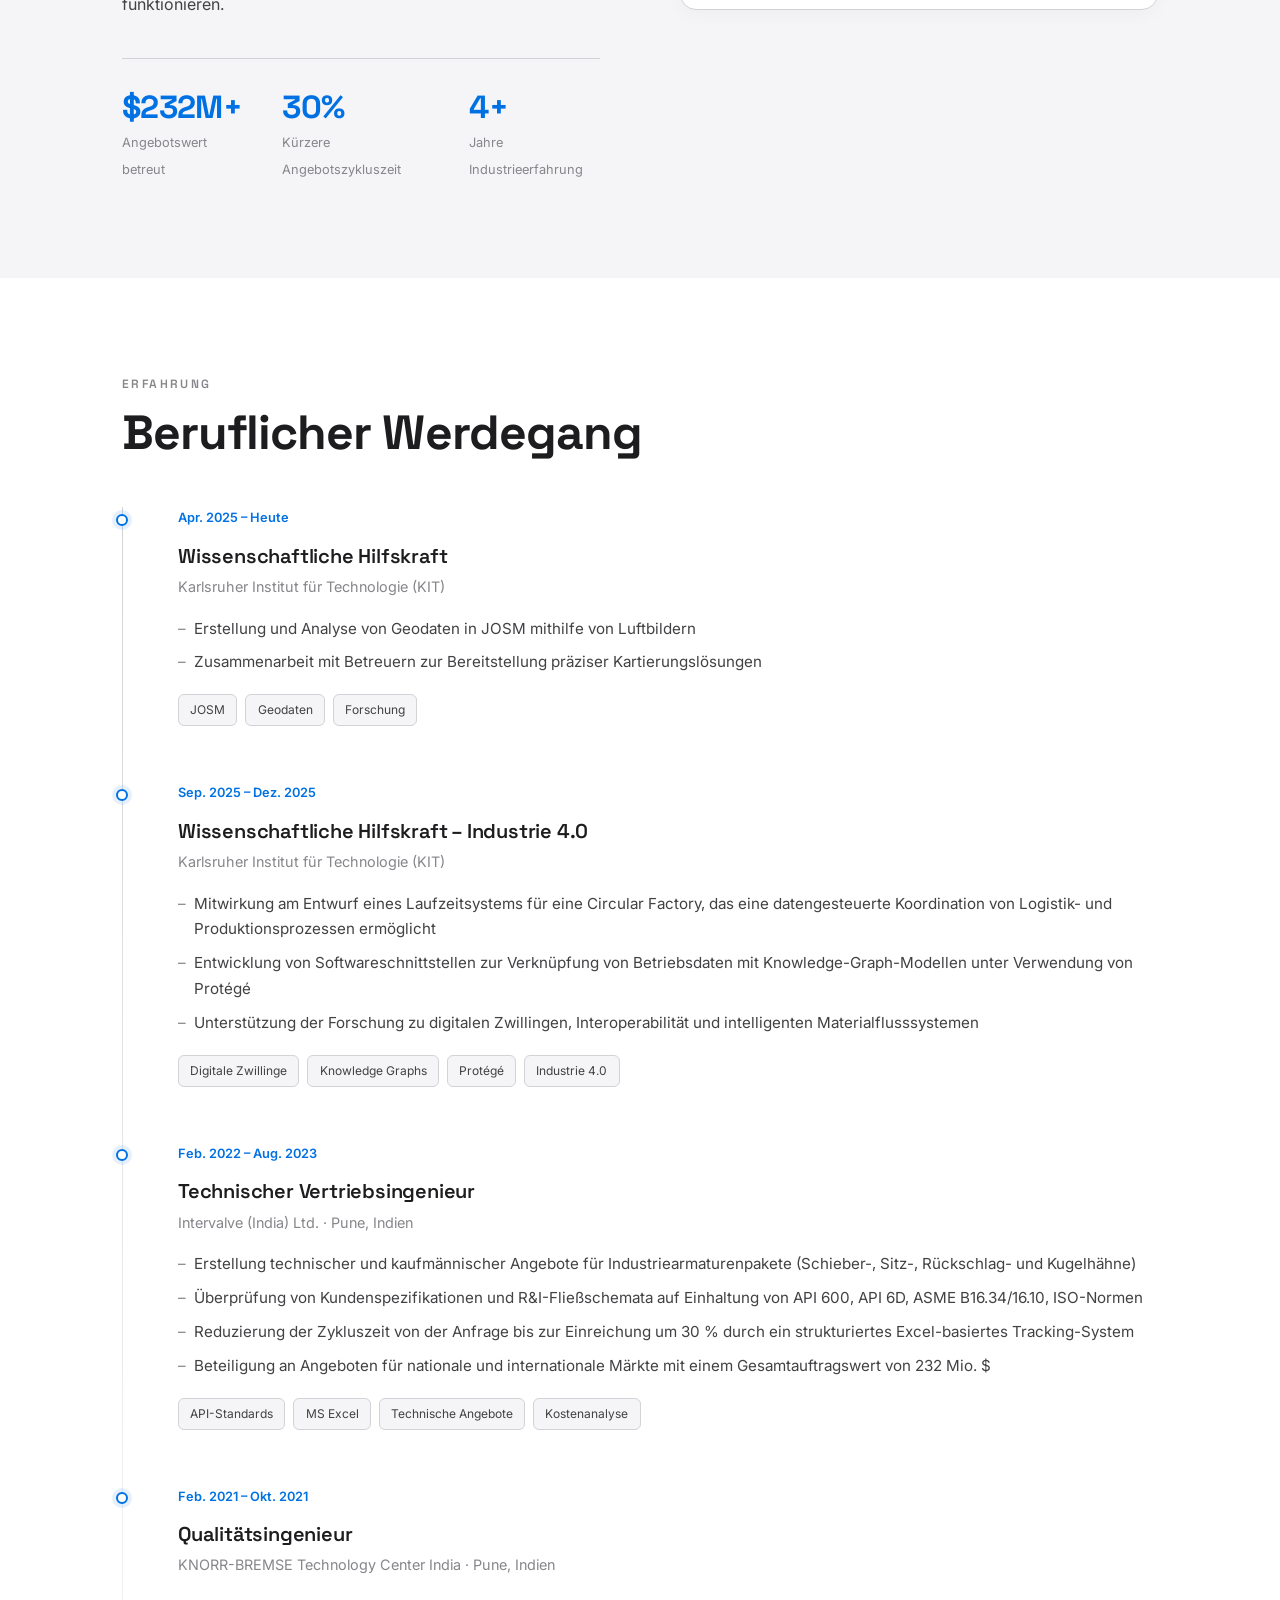
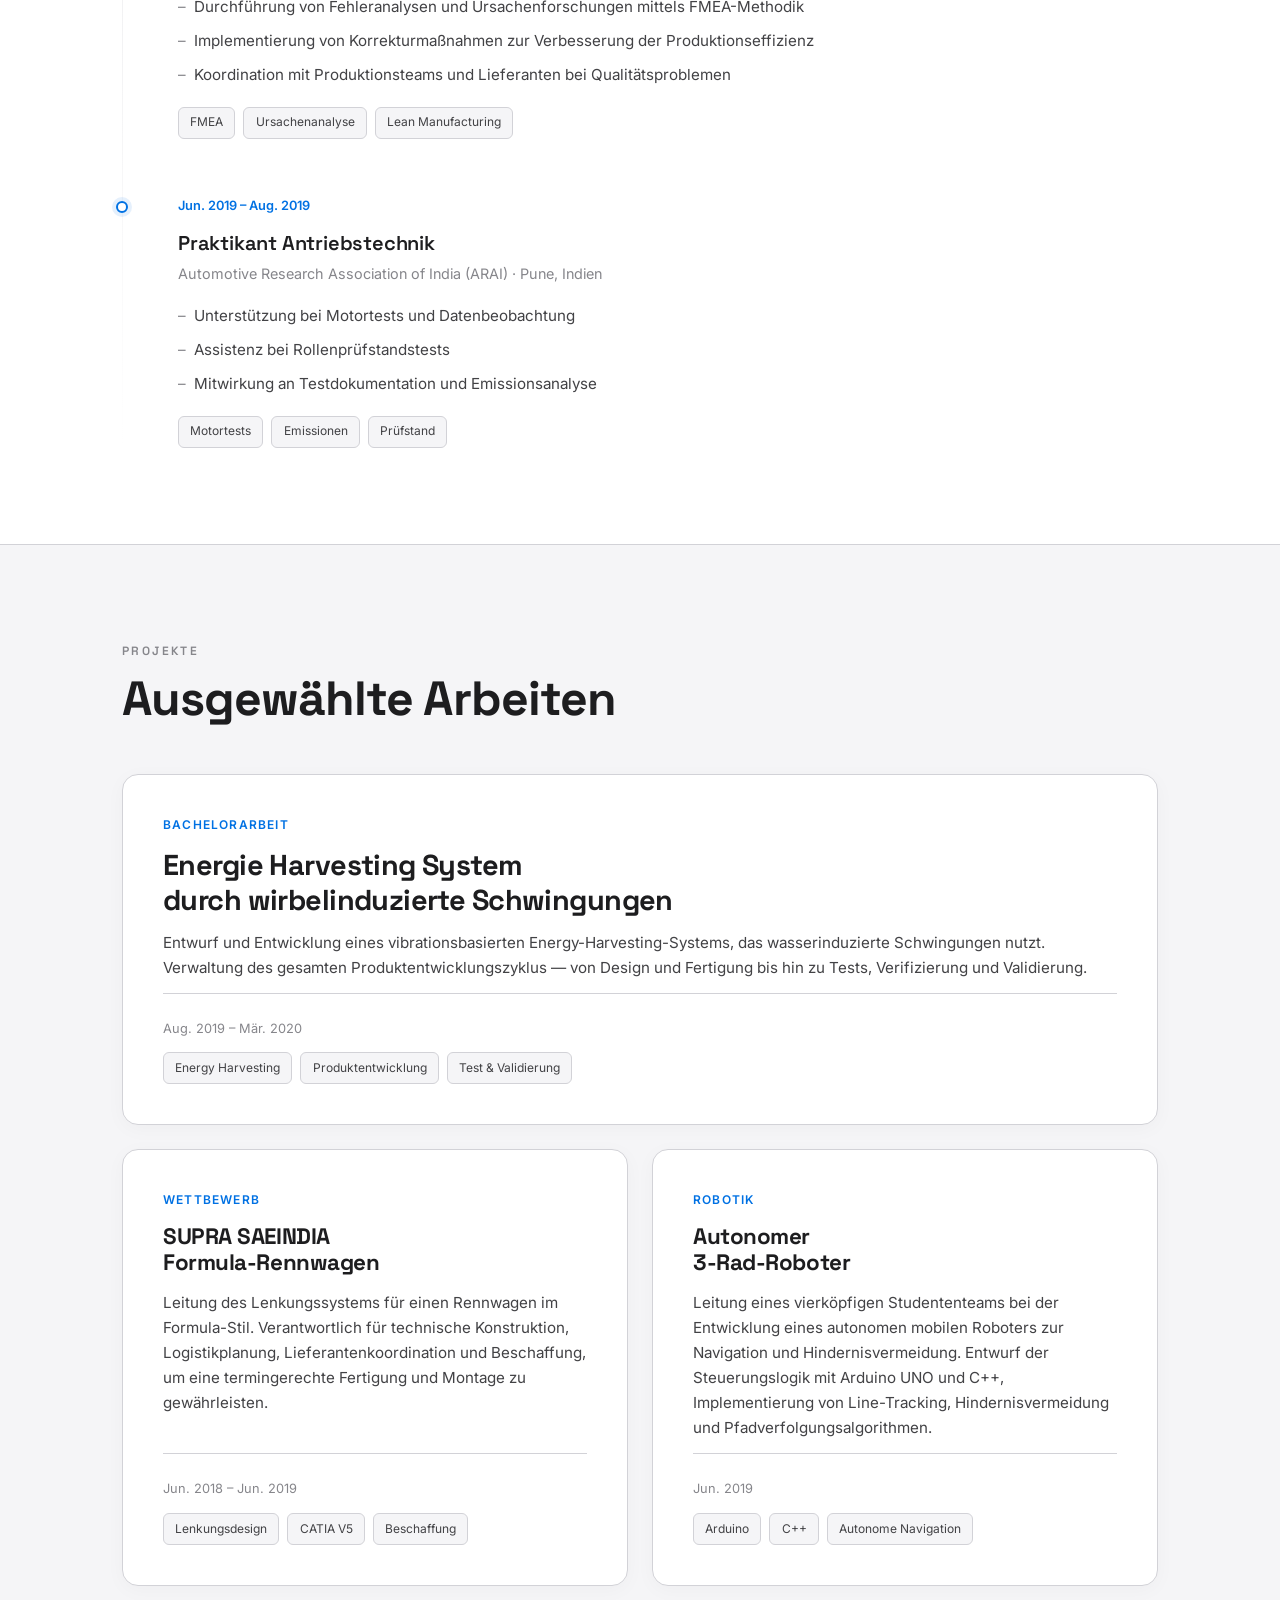
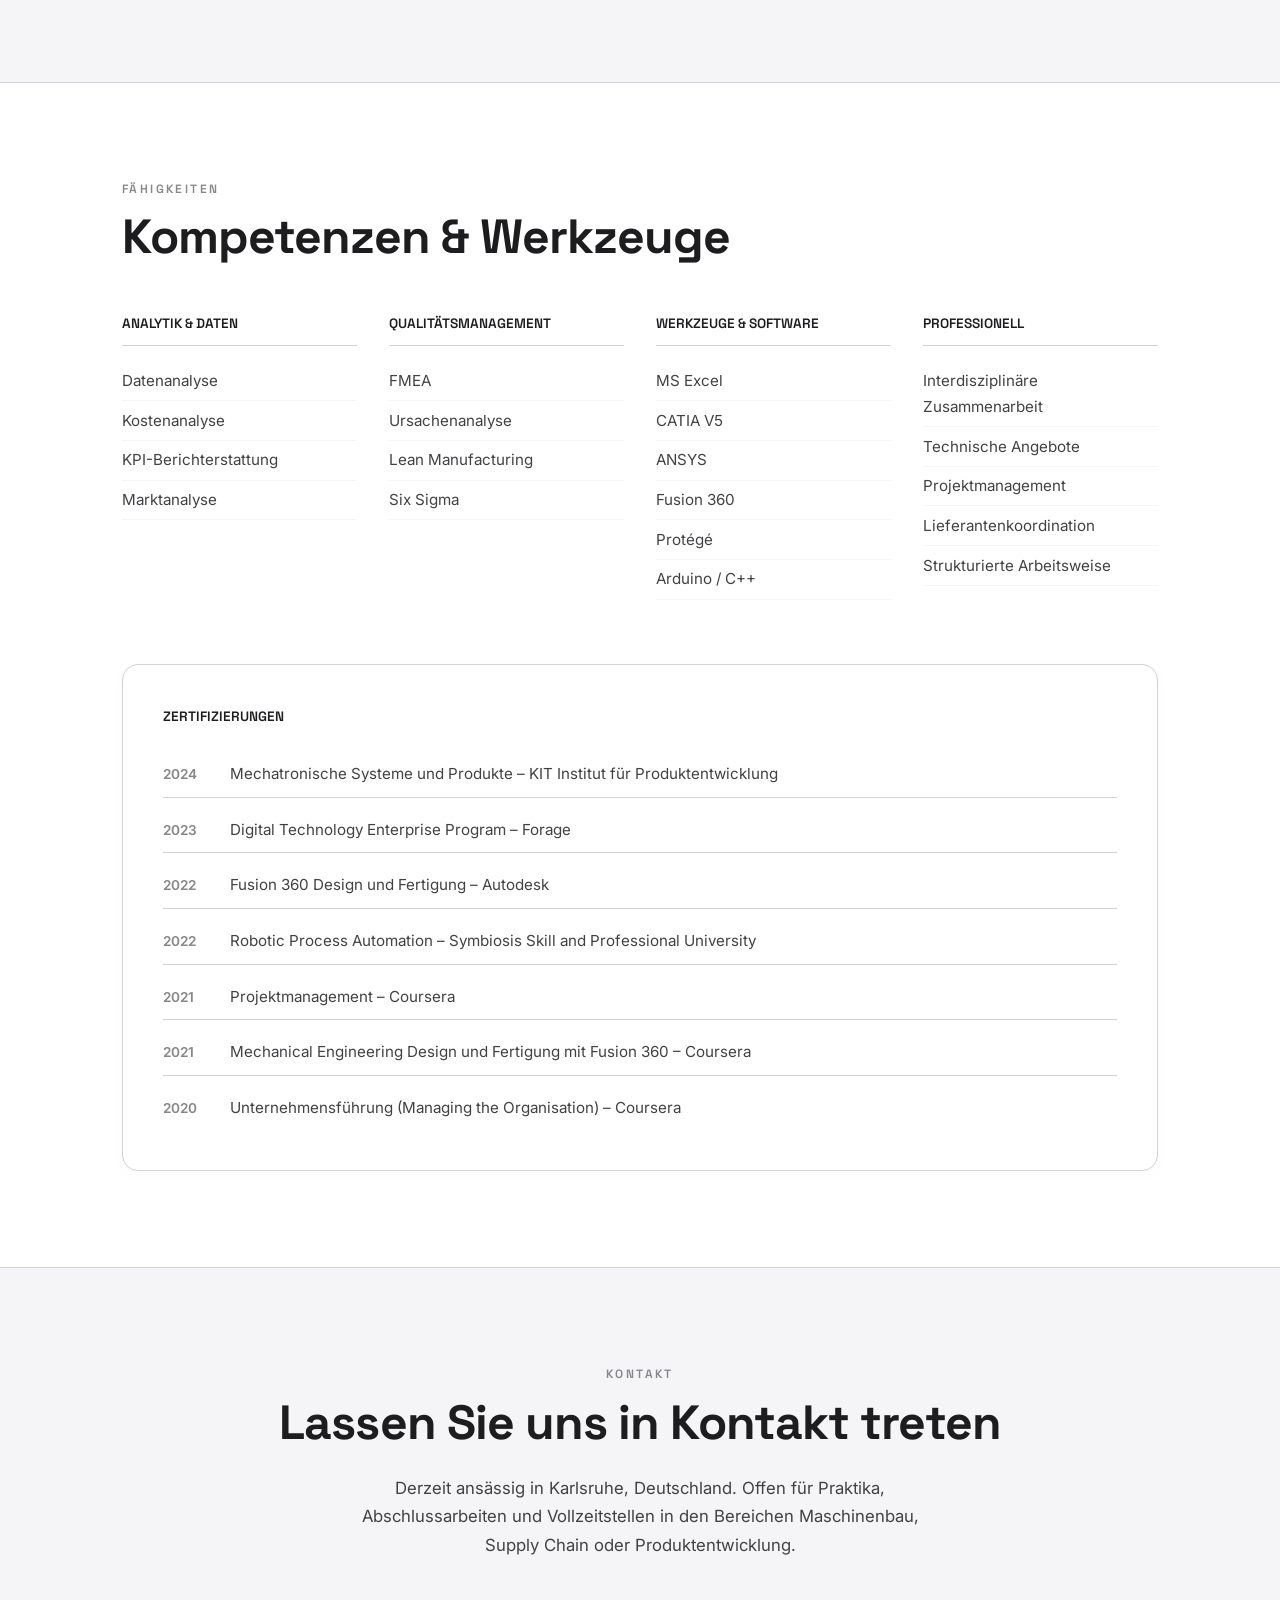
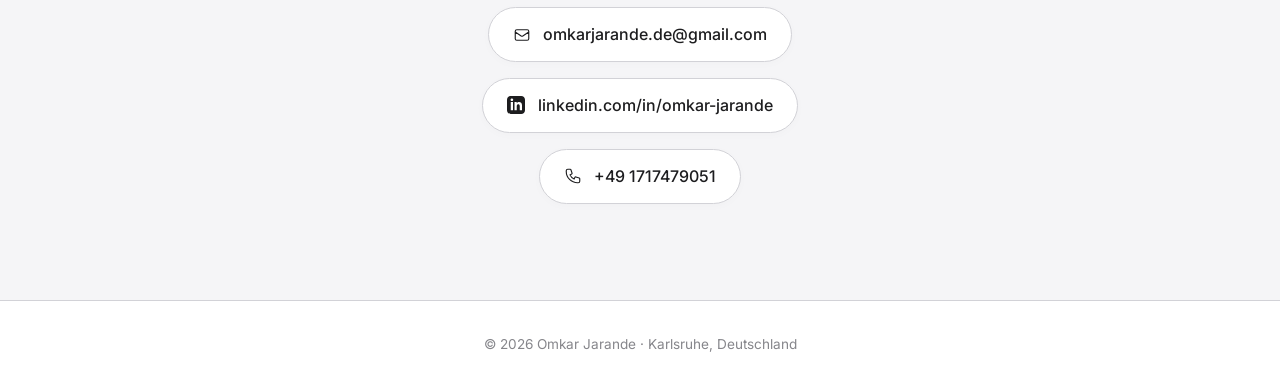
==== commit 889aba26: "added profile picure image" ====
--- a/index-de.html
+++ b/index-de.html
@@ -56,6 +56,8 @@
       <div class="about-grid">
         <div class="about-text">
           <p class="section-eyebrow">Über mich</p>
+          <!-- NEW: Profile Picture -->
+          <img src="profile.jpg" alt="Omkar Jarande" class="profile-img">
           <h2>Produkte entwickeln.<br>Lieferketten managen.<br>Intelligente Systeme bauen.</h2>
           <p>Ich bin Maschinenbauingenieur und absolviere derzeit meinen Master am KIT Karlsruhe mit Schwerpunkt Produktentwicklung und Supply Chain & Logistics Management. Mein Hintergrund umfasst technischen Vertrieb, Qualitätsmanagement und Forschung im Industrie 4.0 Umfeld.</p>
           <p>Vor meiner Zeit in Deutschland habe ich drei Jahre in Indien verbracht, wo ich an Angeboten für Industriearmaturen im Wert von über 232 Mio. $ für internationale Märkte mitgewirkt und die Produktionsqualität bei Knorr-Bremse verbessert habe. Ich bringe strukturiertes Denken, funktionsübergreifende Koordination und den Drang mit, Dinge zu bauen, die wirklich funktionieren.</p>
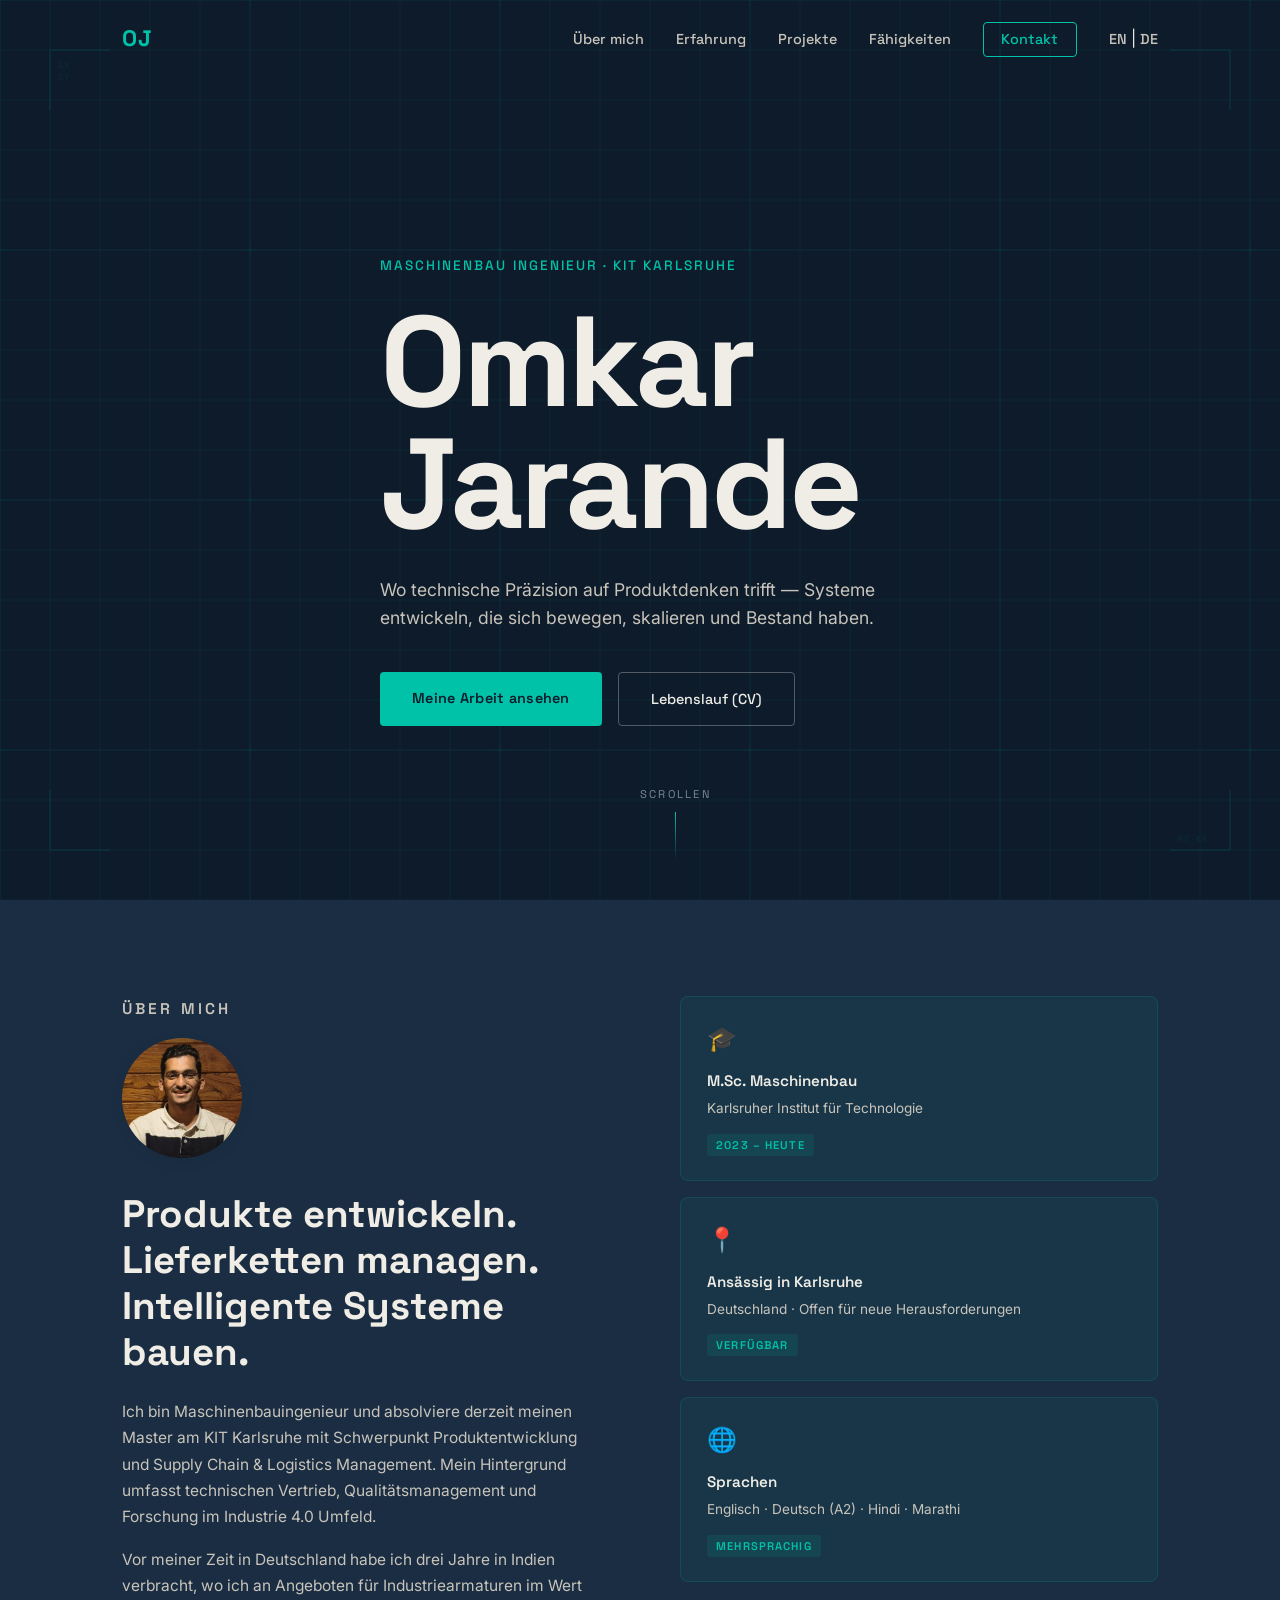
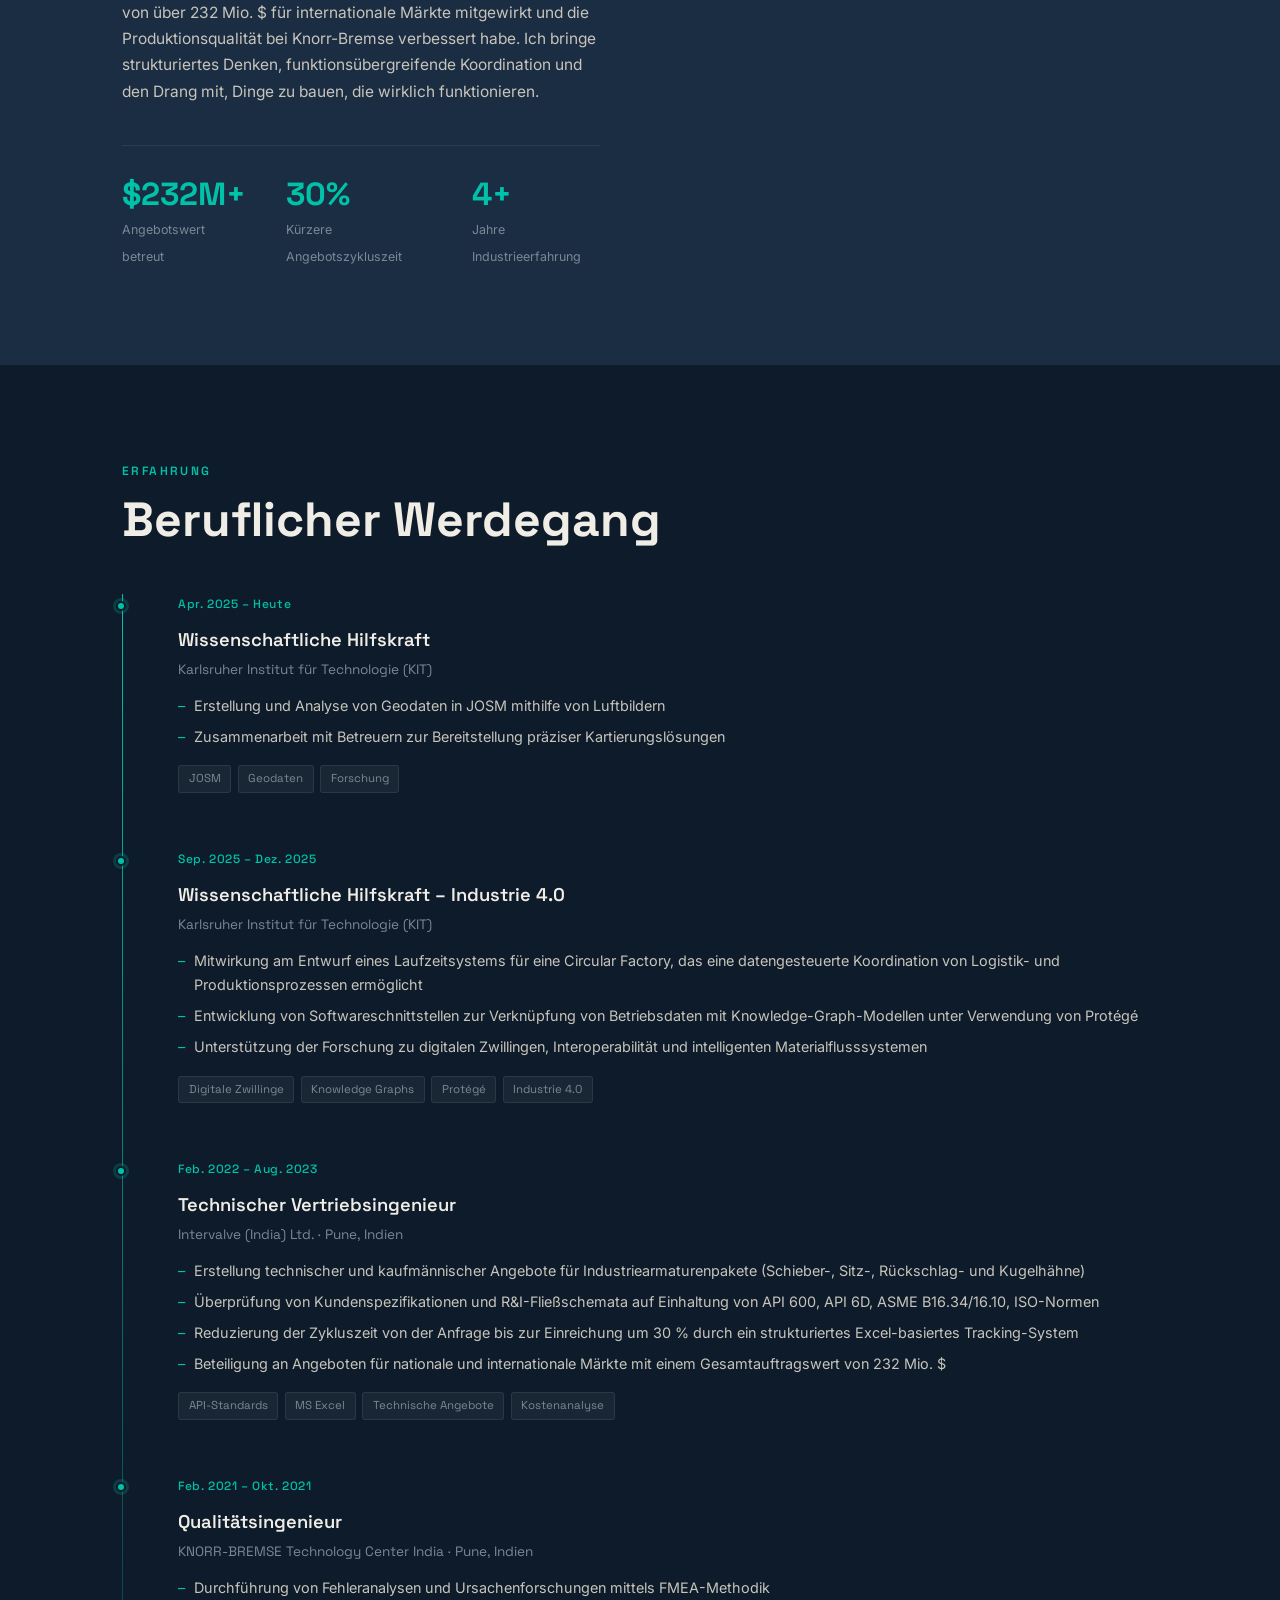
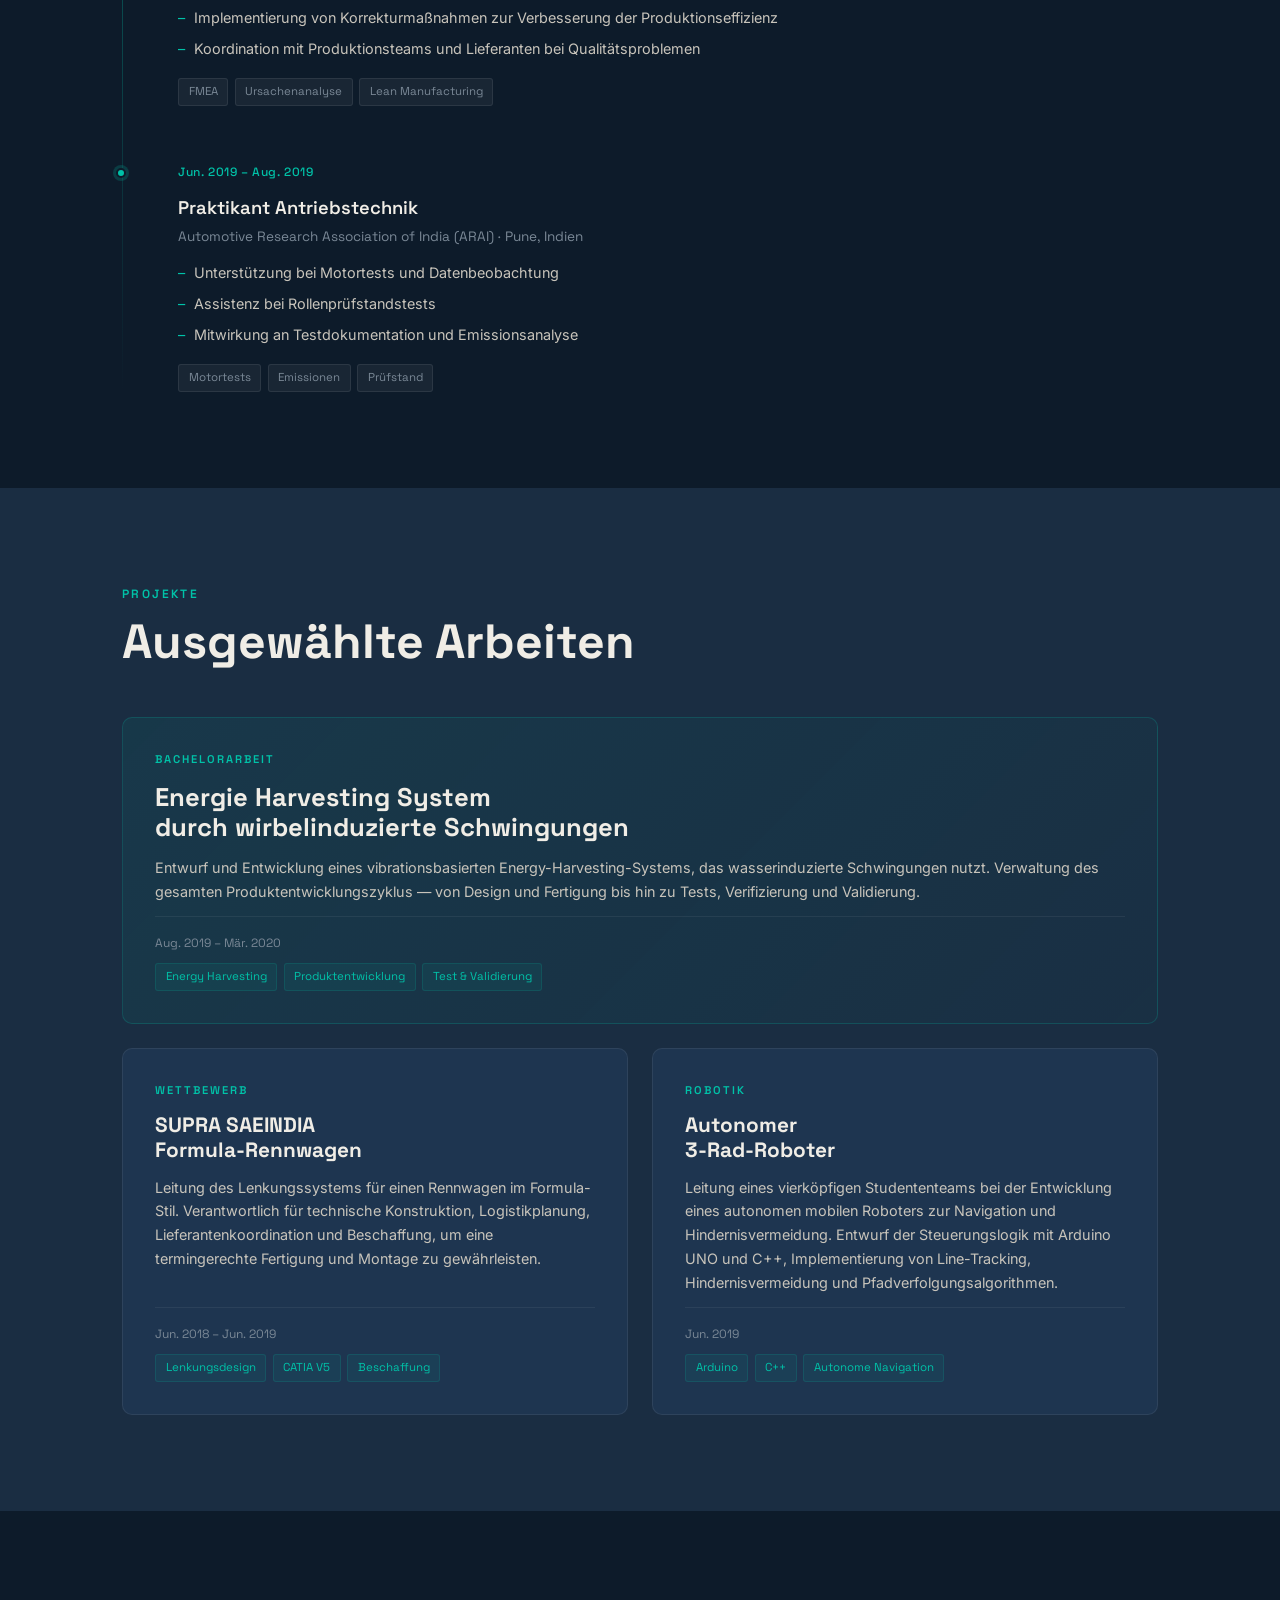
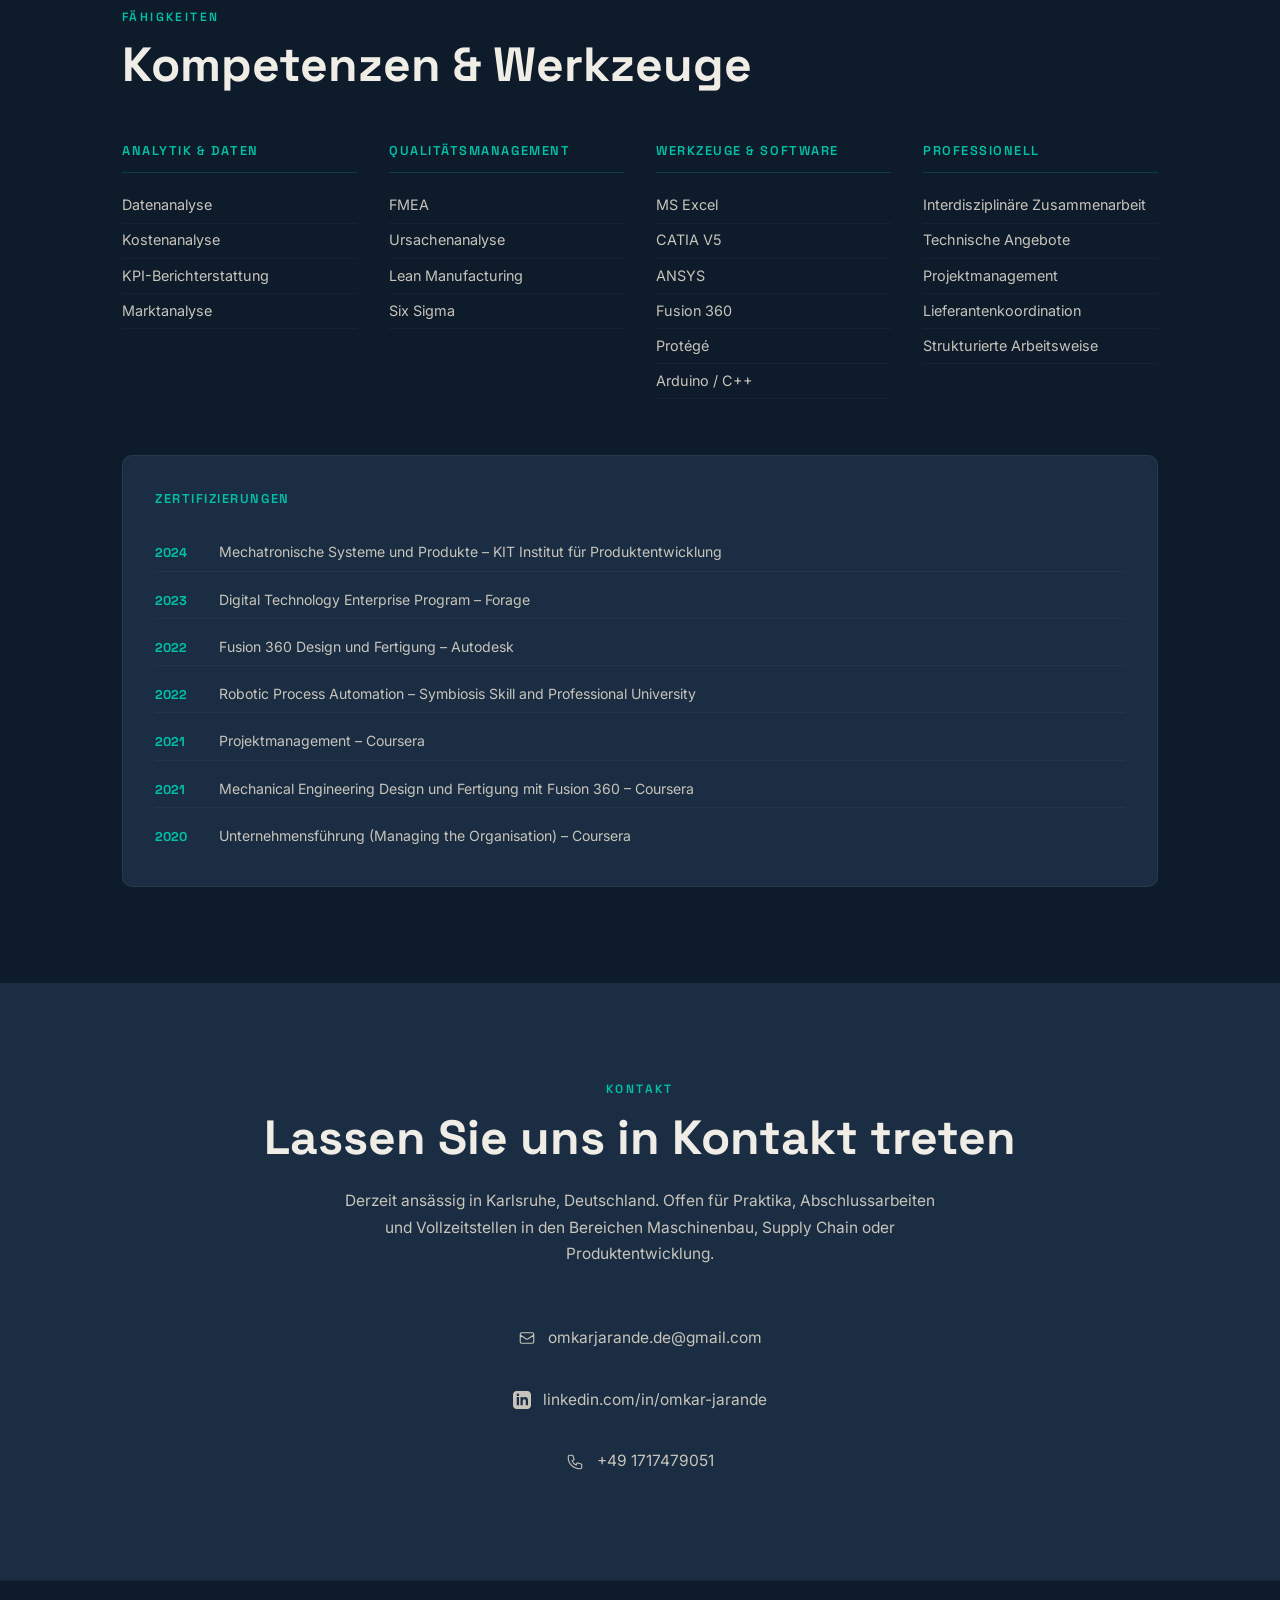
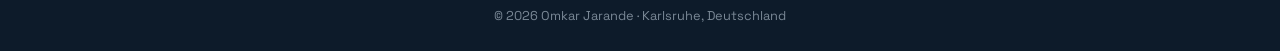
==== commit 7e6f6928: "change profile picure file type" ====
--- a/index-de.html
+++ b/index-de.html
@@ -57,7 +57,7 @@
         <div class="about-text">
           <p class="section-eyebrow">Über mich</p>
           <!-- NEW: Profile Picture -->
-          <img src="profile.jpg" alt="Omkar Jarande" class="profile-img">
+          <img src="Profile_Picture.png" alt="Omkar Jarande" class="profile-img">
           <h2>Produkte entwickeln.<br>Lieferketten managen.<br>Intelligente Systeme bauen.</h2>
           <p>Ich bin Maschinenbauingenieur und absolviere derzeit meinen Master am KIT Karlsruhe mit Schwerpunkt Produktentwicklung und Supply Chain & Logistics Management. Mein Hintergrund umfasst technischen Vertrieb, Qualitätsmanagement und Forschung im Industrie 4.0 Umfeld.</p>
           <p>Vor meiner Zeit in Deutschland habe ich drei Jahre in Indien verbracht, wo ich an Angeboten für Industriearmaturen im Wert von über 232 Mio. $ für internationale Märkte mitgewirkt und die Produktionsqualität bei Knorr-Bremse verbessert habe. Ich bringe strukturiertes Denken, funktionsübergreifende Koordination und den Drang mit, Dinge zu bauen, die wirklich funktionieren.</p>
--- a/style.css
+++ b/style.css
@@ -1,24 +1,20 @@
 /* =============================================
-   OMKAR JARANDE – PORTFOLIO (Apple Minimalist)
-   Palette: White · Light Gray · System Blue
+   OMKAR JARANDE – PORTFOLIO
+   Palette: Navy · Teal · Off-white
    Type: Space Grotesk + Inter
    ============================================= */
 
 *, *::before, *::after { box-sizing: border-box; margin: 0; padding: 0; }
 
 :root {
-  /* Apple-inspired Light Palette */
-  --bg-main:    #ffffff;
-  --bg-sec:     #f5f5f7;
-  --bg-card:    #ffffff;
-  --accent:     #0071e3;
-  --accent-dim: #0077ed;
-  
-  --text-main:  #1d1d1f;
-  --text-sec:   #424245;
-  --text-muted: #86868b;
-  --border:     #d2d2d7;
-  
+  --navy:    #0D1B2A;
+  --navy-2:  #1A2D42;
+  --navy-3:  #1E3550;
+  --teal:    #00C2A8;
+  --teal-dim:#00917D;
+  --white:   #F0EDE6;
+  --white-2: #C8C4BB;
+  --muted:   #7A8896;
   --font-display: 'Space Grotesk', sans-serif;
   --font-body:    'Inter', sans-serif;
   --transition: 0.3s cubic-bezier(0.4, 0, 0.2, 1);
@@ -27,8 +23,8 @@
 html { scroll-behavior: smooth; }
 
 body {
-  background: var(--bg-main);
-  color: var(--text-main);
+  background: var(--navy);
+  color: var(--white);
   font-family: var(--font-body);
   font-size: 16px;
   line-height: 1.7;
@@ -48,7 +44,7 @@
   font-weight: 600;
   letter-spacing: 0.2em;
   text-transform: uppercase;
-  color: var(--text-muted);
+  color: var(--teal);
   margin-bottom: 0.75rem;
 }
 
@@ -58,8 +54,7 @@
   font-weight: 700;
   line-height: 1.1;
   margin-bottom: 3rem;
-  color: var(--text-main);
-  letter-spacing: -0.02em;
+  color: var(--white);
 }
 
 section {
@@ -76,10 +71,10 @@
 }
 
 #navbar.scrolled {
-  background: rgba(255, 255, 255, 0.85);
-  backdrop-filter: blur(16px);
-  -webkit-backdrop-filter: blur(16px);
-  border-bottom: 1px solid rgba(210, 210, 215, 0.5);
+  background: rgba(13, 27, 42, 0.9);
+  backdrop-filter: blur(12px);
+  -webkit-backdrop-filter: blur(12px);
+  border-bottom: 1px solid rgba(0, 194, 168, 0.15);
   padding: 0.85rem 0;
 }
 
@@ -96,7 +91,7 @@
   font-family: var(--font-display);
   font-size: 1.4rem;
   font-weight: 700;
-  color: var(--text-main);
+  color: var(--teal);
   letter-spacing: 0.05em;
 }
 
@@ -108,35 +103,34 @@
 }
 
 .nav-links a {
-  color: var(--text-sec);
+  color: var(--white-2);
   text-decoration: none;
-  font-family: var(--font-body);
+  font-family: var(--font-display);
   font-size: 0.9rem;
   font-weight: 500;
   transition: color var(--transition);
 }
 
-.nav-links a:hover { color: var(--text-main); }
-
-/* Apple-style pill button for CTA */
+.nav-links a:hover { color: var(--white); }
+
 .nav-links a.nav-cta {
-  color: #ffffff;
-  background: var(--accent);
-  padding: 0.45rem 1.25rem;
-  border-radius: 980px; 
-  transition: background var(--transition), transform var(--transition);
+  color: var(--teal);
+  border: 1.5px solid var(--teal);
+  padding: 0.45rem 1.1rem;
+  border-radius: 4px;
+  transition: background var(--transition), color var(--transition);
 }
 
 .nav-links a.nav-cta:hover {
-  background: var(--accent-dim);
-  color: #ffffff;
+  background: var(--teal);
+  color: var(--navy);
 }
 
 .nav-toggle {
   display: none;
   background: none;
   border: none;
-  color: var(--text-main);
+  color: var(--white);
   font-size: 1.5rem;
   cursor: pointer;
 }
@@ -149,14 +143,13 @@
   align-items: center;
   padding: 0;
   overflow: hidden;
-  background: var(--bg-main);
 }
 
 #blueprint-canvas {
   position: absolute;
   inset: 0;
   width: 100%; height: 100%;
-  opacity: 0.04; /* Reduced opacity for light mode */
+  opacity: 0.18;
   pointer-events: none;
 }
 
@@ -172,10 +165,10 @@
 .hero-eyebrow {
   font-family: var(--font-display);
   font-size: 0.85rem;
-  font-weight: 600;
+  font-weight: 500;
   letter-spacing: 0.15em;
   text-transform: uppercase;
-  color: var(--text-muted);
+  color: var(--teal);
   margin-bottom: 1.5rem;
   opacity: 0;
   transform: translateY(20px);
@@ -187,20 +180,20 @@
   font-size: clamp(4rem, 10vw, 9rem);
   font-weight: 700;
   line-height: 0.95;
-  letter-spacing: -0.04em;
-  color: var(--text-main);
+  letter-spacing: -0.03em;
+  color: var(--white);
   margin-bottom: 2rem;
   opacity: 0;
   transform: translateY(20px);
   animation: fadeUp 0.9s ease 0.4s forwards;
 }
 
-.hero-name span { color: var(--accent); }
+.hero-name span { color: var(--teal); }
 
 .hero-tagline {
-  font-size: 1.2rem;
-  color: var(--text-sec);
-  max-width: 540px;
+  font-size: 1.1rem;
+  color: var(--white-2);
+  max-width: 520px;
   line-height: 1.6;
   margin-bottom: 2.5rem;
   opacity: 0;
@@ -218,36 +211,33 @@
 }
 
 .btn-primary {
-  font-family: var(--font-body);
-  font-weight: 500;
-  font-size: 0.95rem;
-  padding: 0.85rem 2.2rem;
-  background: var(--accent);
-  color: #ffffff;
-  border-radius: 980px;
+  font-family: var(--font-display);
+  font-weight: 600;
+  font-size: 0.9rem;
+  padding: 0.85rem 2rem;
+  background: var(--teal);
+  color: var(--navy);
+  border-radius: 4px;
   text-decoration: none;
   transition: background var(--transition), transform var(--transition);
-}
-
-.btn-primary:hover { background: var(--accent-dim); transform: translateY(-2px); }
+  letter-spacing: 0.02em;
+}
+
+.btn-primary:hover { background: #00e0c5; transform: translateY(-2px); }
 
 .btn-ghost {
-  font-family: var(--font-body);
+  font-family: var(--font-display);
   font-weight: 500;
-  font-size: 0.95rem;
-  padding: 0.85rem 2.2rem;
-  border: 1px solid var(--border);
-  color: var(--text-main);
-  background: var(--bg-card);
-  border-radius: 980px;
+  font-size: 0.9rem;
+  padding: 0.85rem 2rem;
+  border: 1.5px solid rgba(240, 237, 230, 0.3);
+  color: var(--white);
+  border-radius: 4px;
   text-decoration: none;
-  transition: all var(--transition);
-}
-
-.btn-ghost:hover { 
-  border-color: var(--text-main); 
-  transform: translateY(-2px); 
-}
+  transition: border-color var(--transition), transform var(--transition);
+}
+
+.btn-ghost:hover { border-color: var(--white); transform: translateY(-2px); }
 
 .hero-scroll-hint {
   position: absolute;
@@ -268,19 +258,27 @@
   font-size: 0.7rem;
   letter-spacing: 0.2em;
   text-transform: uppercase;
-  color: var(--text-muted);
+  color: var(--muted);
 }
 
 .scroll-line {
   width: 1px;
   height: 48px;
-  background: linear-gradient(to bottom, var(--text-muted), transparent);
+  background: linear-gradient(to bottom, var(--teal), transparent);
   animation: scrollPulse 2s ease-in-out infinite;
 }
 
 /* ── ABOUT ── */
-#about { background: var(--bg-sec); border-top: 1px solid var(--border); }
-
+#about { background: var(--navy-2); }
+.profile-img {
+  width: 120px;
+  height: 120px;
+  border-radius: 50%;
+  object-fit: cover;
+  margin-bottom: 1.5rem;
+  border: 1px solid var(--border);
+  box-shadow: 0 4px 15px rgba(0,0,0,0.05);
+}
 .about-grid {
   display: grid;
   grid-template-columns: 1fr 1fr;
@@ -294,14 +292,13 @@
   font-weight: 700;
   line-height: 1.2;
   margin-bottom: 1.5rem;
-  color: var(--text-main);
-  letter-spacing: -0.02em;
+  color: var(--white);
 }
 
 .about-text p {
-  color: var(--text-sec);
+  color: var(--white-2);
   margin-bottom: 1rem;
-  font-size: 1rem;
+  font-size: 0.97rem;
 }
 
 .about-stats {
@@ -309,7 +306,7 @@
   gap: 2.5rem;
   margin-top: 2.5rem;
   padding-top: 2rem;
-  border-top: 1px solid var(--border);
+  border-top: 1px solid rgba(255,255,255,0.08);
 }
 
 .stat-number {
@@ -317,15 +314,14 @@
   font-family: var(--font-display);
   font-size: 2rem;
   font-weight: 700;
-  color: var(--accent);
+  color: var(--teal);
   line-height: 1;
   margin-bottom: 0.3rem;
-  letter-spacing: -0.02em;
 }
 
 .stat-label {
-  font-size: 0.8rem;
-  color: var(--text-muted);
+  font-size: 0.78rem;
+  color: var(--muted);
   line-height: 1.3;
 }
 
@@ -336,16 +332,15 @@
 }
 
 .about-card {
-  background: var(--bg-card);
-  border: 1px solid var(--border);
-  box-shadow: 0 4px 20px rgba(0, 0, 0, 0.03);
-  border-radius: 16px;
+  background: rgba(0, 194, 168, 0.06);
+  border: 1px solid rgba(0, 194, 168, 0.15);
+  border-radius: 8px;
   padding: 1.4rem 1.6rem;
-  transition: box-shadow var(--transition), transform var(--transition);
+  transition: border-color var(--transition), transform var(--transition);
 }
 
 .about-card:hover {
-  box-shadow: 0 8px 30px rgba(0, 0, 0, 0.06);
+  border-color: rgba(0, 194, 168, 0.4);
   transform: translateX(4px);
 }
 
@@ -354,27 +349,27 @@
 .about-card h4 {
   font-family: var(--font-display);
   font-weight: 600;
-  font-size: 1rem;
-  color: var(--text-main);
+  font-size: 0.95rem;
+  color: var(--white);
   margin-bottom: 0.2rem;
 }
 
-.about-card p { color: var(--text-sec); font-size: 0.9rem; margin-bottom: 0.8rem; }
+.about-card p { color: var(--white-2); font-size: 0.85rem; margin-bottom: 0.6rem; }
 
 .card-tag {
-  font-family: var(--font-body);
-  font-size: 0.75rem;
-  font-weight: 500;
-  color: var(--text-sec);
-  background: var(--bg-sec);
-  border: 1px solid var(--border);
+  font-family: var(--font-display);
+  font-size: 0.7rem;
+  font-weight: 600;
+  letter-spacing: 0.1em;
+  text-transform: uppercase;
+  color: var(--teal);
+  background: rgba(0, 194, 168, 0.1);
   padding: 0.25rem 0.6rem;
-  border-radius: 6px;
-  display: inline-block;
+  border-radius: 3px;
 }
 
 /* ── EXPERIENCE ── */
-#experience { background: var(--bg-main); }
+#experience { background: var(--navy); }
 
 .timeline {
   position: relative;
@@ -386,7 +381,7 @@
   position: absolute;
   left: 0; top: 0; bottom: 0;
   width: 1px;
-  background: linear-gradient(to bottom, var(--border), transparent);
+  background: linear-gradient(to bottom, var(--teal), transparent);
 }
 
 .timeline-item {
@@ -401,72 +396,72 @@
   position: absolute;
   left: -2.35rem;
   top: 0.4rem;
-  width: 12px; height: 12px;
-  background: var(--bg-main);
+  width: 10px; height: 10px;
+  background: var(--teal);
   border-radius: 50%;
-  border: 2px solid var(--accent);
-  box-shadow: 0 0 0 4px rgba(0, 113, 227, 0.1);
+  border: 2px solid var(--navy);
+  box-shadow: 0 0 0 3px rgba(0, 194, 168, 0.2);
 }
 
 .timeline-date {
-  font-family: var(--font-body);
-  font-size: 0.8rem;
+  font-family: var(--font-display);
+  font-size: 0.75rem;
+  font-weight: 500;
+  color: var(--teal);
+  letter-spacing: 0.05em;
+  margin-bottom: 0.6rem;
+}
+
+.timeline-body h3 {
+  font-family: var(--font-display);
+  font-size: 1.15rem;
   font-weight: 600;
-  color: var(--accent);
-  margin-bottom: 0.6rem;
-}
-
-.timeline-body h3 {
-  font-family: var(--font-display);
-  font-size: 1.25rem;
-  font-weight: 600;
-  color: var(--text-main);
+  color: var(--white);
   margin-bottom: 0.15rem;
-  letter-spacing: -0.01em;
 }
 
 .timeline-body h4 {
-  font-family: var(--font-body);
-  font-size: 0.9rem;
+  font-family: var(--font-display);
+  font-size: 0.85rem;
   font-weight: 400;
-  color: var(--text-muted);
-  margin-bottom: 1rem;
+  color: var(--muted);
+  margin-bottom: 0.8rem;
 }
 
 .timeline-body ul {
   list-style: none;
-  margin-bottom: 1.2rem;
+  margin-bottom: 1rem;
 }
 
 .timeline-body ul li {
-  color: var(--text-sec);
-  font-size: 0.95rem;
+  color: var(--white-2);
+  font-size: 0.9rem;
   padding-left: 1rem;
   position: relative;
-  margin-bottom: 0.5rem;
+  margin-bottom: 0.4rem;
 }
 
 .timeline-body ul li::before {
   content: '–';
   position: absolute;
   left: 0;
-  color: var(--text-muted);
-}
-
-.timeline-tags { display: flex; flex-wrap: wrap; gap: 0.5rem; }
+  color: var(--teal);
+}
+
+.timeline-tags { display: flex; flex-wrap: wrap; gap: 0.4rem; }
 
 .timeline-tags span {
-  font-family: var(--font-body);
-  font-size: 0.75rem;
-  color: var(--text-sec);
-  background: var(--bg-sec);
-  border: 1px solid var(--border);
-  padding: 0.3rem 0.7rem;
-  border-radius: 6px;
+  font-family: var(--font-display);
+  font-size: 0.72rem;
+  color: var(--muted);
+  background: rgba(255,255,255,0.05);
+  border: 1px solid rgba(255,255,255,0.08);
+  padding: 0.2rem 0.6rem;
+  border-radius: 3px;
 }
 
 /* ── PROJECTS ── */
-#projects { background: var(--bg-sec); border-top: 1px solid var(--border); border-bottom: 1px solid var(--border); }
+#projects { background: var(--navy-2); }
 
 .projects-grid {
   display: grid;
@@ -476,49 +471,49 @@
 }
 
 .project-card {
-  background: var(--bg-card);
-  border: 1px solid var(--border);
-  border-radius: 16px;
-  padding: 2.5rem;
-  box-shadow: 0 4px 20px rgba(0,0,0,0.03);
-  transition: box-shadow var(--transition), transform var(--transition);
+  background: var(--navy-3);
+  border: 1px solid rgba(255,255,255,0.07);
+  border-radius: 10px;
+  padding: 2rem;
+  transition: border-color var(--transition), transform var(--transition);
   display: flex;
   flex-direction: column;
   gap: 0.8rem;
 }
 
 .project-card:hover {
-  box-shadow: 0 10px 40px rgba(0,0,0,0.08);
+  border-color: rgba(0, 194, 168, 0.35);
   transform: translateY(-3px);
 }
 
 .project-card.featured {
   grid-column: 1 / -1;
+  background: linear-gradient(135deg, rgba(0, 194, 168, 0.08), rgba(0, 194, 168, 0.02));
+  border-color: rgba(0, 194, 168, 0.2);
 }
 
 .project-label {
-  font-family: var(--font-body);
-  font-size: 0.75rem;
+  font-family: var(--font-display);
+  font-size: 0.7rem;
   font-weight: 600;
-  letter-spacing: 0.1em;
+  letter-spacing: 0.18em;
   text-transform: uppercase;
-  color: var(--accent);
+  color: var(--teal);
 }
 
 .project-card h3 {
   font-family: var(--font-display);
-  font-size: 1.4rem;
+  font-size: 1.3rem;
   font-weight: 700;
-  color: var(--text-main);
+  color: var(--white);
   line-height: 1.2;
-  letter-spacing: -0.02em;
-}
-
-.project-card.featured h3 { font-size: 1.8rem; }
+}
+
+.project-card.featured h3 { font-size: 1.6rem; }
 
 .project-card p {
-  color: var(--text-sec);
-  font-size: 0.95rem;
+  color: var(--white-2);
+  font-size: 0.9rem;
   line-height: 1.65;
   flex: 1;
 }
@@ -526,77 +521,78 @@
 .project-meta {
   display: flex;
   flex-direction: column;
-  gap: 0.8rem;
+  gap: 0.6rem;
   margin-top: auto;
-  padding-top: 1.5rem;
-  border-top: 1px solid var(--border);
+  padding-top: 1rem;
+  border-top: 1px solid rgba(255,255,255,0.06);
 }
 
 .project-date {
-  font-family: var(--font-body);
-  font-size: 0.8rem;
-  color: var(--text-muted);
-}
-
-.project-tags { display: flex; flex-wrap: wrap; gap: 0.5rem; }
+  font-family: var(--font-display);
+  font-size: 0.75rem;
+  color: var(--muted);
+}
+
+.project-tags { display: flex; flex-wrap: wrap; gap: 0.4rem; }
 
 .project-tags span {
-  font-family: var(--font-body);
-  font-size: 0.75rem;
-  color: var(--text-sec);
-  background: var(--bg-sec);
-  border: 1px solid var(--border);
-  padding: 0.3rem 0.7rem;
-  border-radius: 6px;
+  font-family: var(--font-display);
+  font-size: 0.72rem;
+  color: var(--teal);
+  background: rgba(0, 194, 168, 0.08);
+  border: 1px solid rgba(0, 194, 168, 0.15);
+  padding: 0.2rem 0.6rem;
+  border-radius: 3px;
 }
 
 /* ── SKILLS ── */
-#skills { background: var(--bg-main); }
+#skills { background: var(--navy); }
 
 .skills-grid {
   display: grid;
   grid-template-columns: repeat(4, 1fr);
   gap: 2rem;
-  margin-bottom: 4rem;
+  margin-bottom: 3.5rem;
 }
 
 .skills-group h4 {
   font-family: var(--font-display);
-  font-size: 0.85rem;
+  font-size: 0.8rem;
   font-weight: 600;
+  letter-spacing: 0.12em;
   text-transform: uppercase;
-  color: var(--text-main);
+  color: var(--teal);
   margin-bottom: 1rem;
   padding-bottom: 0.6rem;
-  border-bottom: 1px solid var(--border);
+  border-bottom: 1px solid rgba(0, 194, 168, 0.2);
 }
 
 .skills-group ul { list-style: none; }
 
 .skills-group ul li {
-  color: var(--text-sec);
-  font-size: 0.95rem;
-  padding: 0.4rem 0;
-  border-bottom: 1px solid var(--bg-sec);
+  color: var(--white-2);
+  font-size: 0.9rem;
+  padding: 0.3rem 0;
+  border-bottom: 1px solid rgba(255,255,255,0.04);
   transition: color var(--transition);
 }
 
-.skills-group ul li:hover { color: var(--accent); }
+.skills-group ul li:hover { color: var(--white); }
 
 .certifications {
-  background: var(--bg-card);
-  border-radius: 16px;
-  padding: 2.5rem;
-  border: 1px solid var(--border);
-  box-shadow: 0 4px 20px rgba(0,0,0,0.02);
+  background: var(--navy-2);
+  border-radius: 10px;
+  padding: 2rem;
+  border: 1px solid rgba(255,255,255,0.06);
 }
 
 .certifications h4 {
   font-family: var(--font-display);
-  font-size: 0.85rem;
+  font-size: 0.8rem;
   font-weight: 600;
+  letter-spacing: 0.12em;
   text-transform: uppercase;
-  color: var(--text-main);
+  color: var(--teal);
   margin-bottom: 1.5rem;
 }
 
@@ -606,33 +602,33 @@
   display: flex;
   align-items: baseline;
   gap: 1.2rem;
-  font-size: 0.95rem;
-  color: var(--text-sec);
-  padding: 0.6rem 0;
-  border-bottom: 1px solid var(--border);
+  font-size: 0.88rem;
+  color: var(--white-2);
+  padding: 0.4rem 0;
+  border-bottom: 1px solid rgba(255,255,255,0.04);
 }
 
 .cert-item:last-child { border-bottom: none; }
 
 .cert-year {
-  font-family: var(--font-body);
-  font-weight: 600;
-  color: var(--text-muted);
-  min-width: 3rem;
-  font-size: 0.85rem;
+  font-family: var(--font-display);
+  font-weight: 700;
+  color: var(--teal);
+  min-width: 2.8rem;
+  font-size: 0.8rem;
 }
 
 /* ── CONTACT ── */
-#contact { background: var(--bg-sec); text-align: center; border-top: 1px solid var(--border); }
+#contact { background: var(--navy-2); text-align: center; }
 
 #contact .section-eyebrow,
 #contact .section-title { text-align: center; }
 
 .contact-sub {
-  color: var(--text-sec);
+  color: var(--white-2);
   max-width: 600px;
   margin: -1.5rem auto 3rem;
-  font-size: 1.05rem;
+  font-size: 0.97rem;
 }
 
 .contact-links {
@@ -646,39 +642,34 @@
   display: flex;
   align-items: center;
   gap: 0.8rem;
-  color: var(--text-main);
+  color: var(--white-2);
   text-decoration: none;
-  font-size: 1rem;
-  font-weight: 500;
-  padding: 0.8rem 1.5rem;
-  border-radius: 980px;
-  background: var(--bg-card);
-  border: 1px solid var(--border);
-  box-shadow: 0 2px 10px rgba(0,0,0,0.02);
-  transition: all var(--transition);
+  font-size: 0.97rem;
+  transition: color var(--transition);
+  padding: 0.6rem 1.2rem;
+  border-radius: 6px;
+  transition: color var(--transition), background var(--transition);
 }
 
 .contact-link:hover {
-  color: var(--accent);
-  border-color: var(--accent);
-  transform: translateY(-2px);
-  box-shadow: 0 4px 15px rgba(0, 113, 227, 0.1);
+  color: var(--teal);
+  background: rgba(0, 194, 168, 0.06);
 }
 
 .contact-link svg { width: 18px; height: 18px; flex-shrink: 0; }
 
 /* ── FOOTER ── */
 footer {
-  background: var(--bg-main);
-  padding: 2rem 0;
+  background: var(--navy);
+  padding: 1.5rem 0;
   text-align: center;
-  border-top: 1px solid var(--border);
+  border-top: 1px solid rgba(255,255,255,0.05);
 }
 
 footer p {
-  font-family: var(--font-body);
-  font-size: 0.85rem;
-  color: var(--text-muted);
+  font-family: var(--font-display);
+  font-size: 0.8rem;
+  color: var(--muted);
 }
 
 /* ── ANIMATIONS ── */
@@ -718,19 +709,17 @@
     flex-direction: column;
     position: absolute;
     top: 100%; left: 0; right: 0;
-    background: rgba(255, 255, 255, 0.98);
-    backdrop-filter: blur(16px);
+    background: rgba(13, 27, 42, 0.98);
     padding: 1.5rem 2rem;
     gap: 1rem;
-    border-bottom: 1px solid var(--border);
-    box-shadow: 0 10px 30px rgba(0,0,0,0.05);
+    border-bottom: 1px solid rgba(0,194,168,0.15);
   }
   .hero-name { font-size: clamp(3rem, 15vw, 5rem); }
   .about-stats { flex-direction: column; gap: 1.2rem; }
   .skills-grid { grid-template-columns: 1fr; }
-  .contact-link { font-size: 0.9rem; width: 100%; justify-content: center; }
+  .contact-link { font-size: 0.9rem; }
 }
 
 @media (prefers-reduced-motion: reduce) {
   *, *::before, *::after { animation-duration: 0.01ms !important; transition-duration: 0.01ms !important; }
-}+}
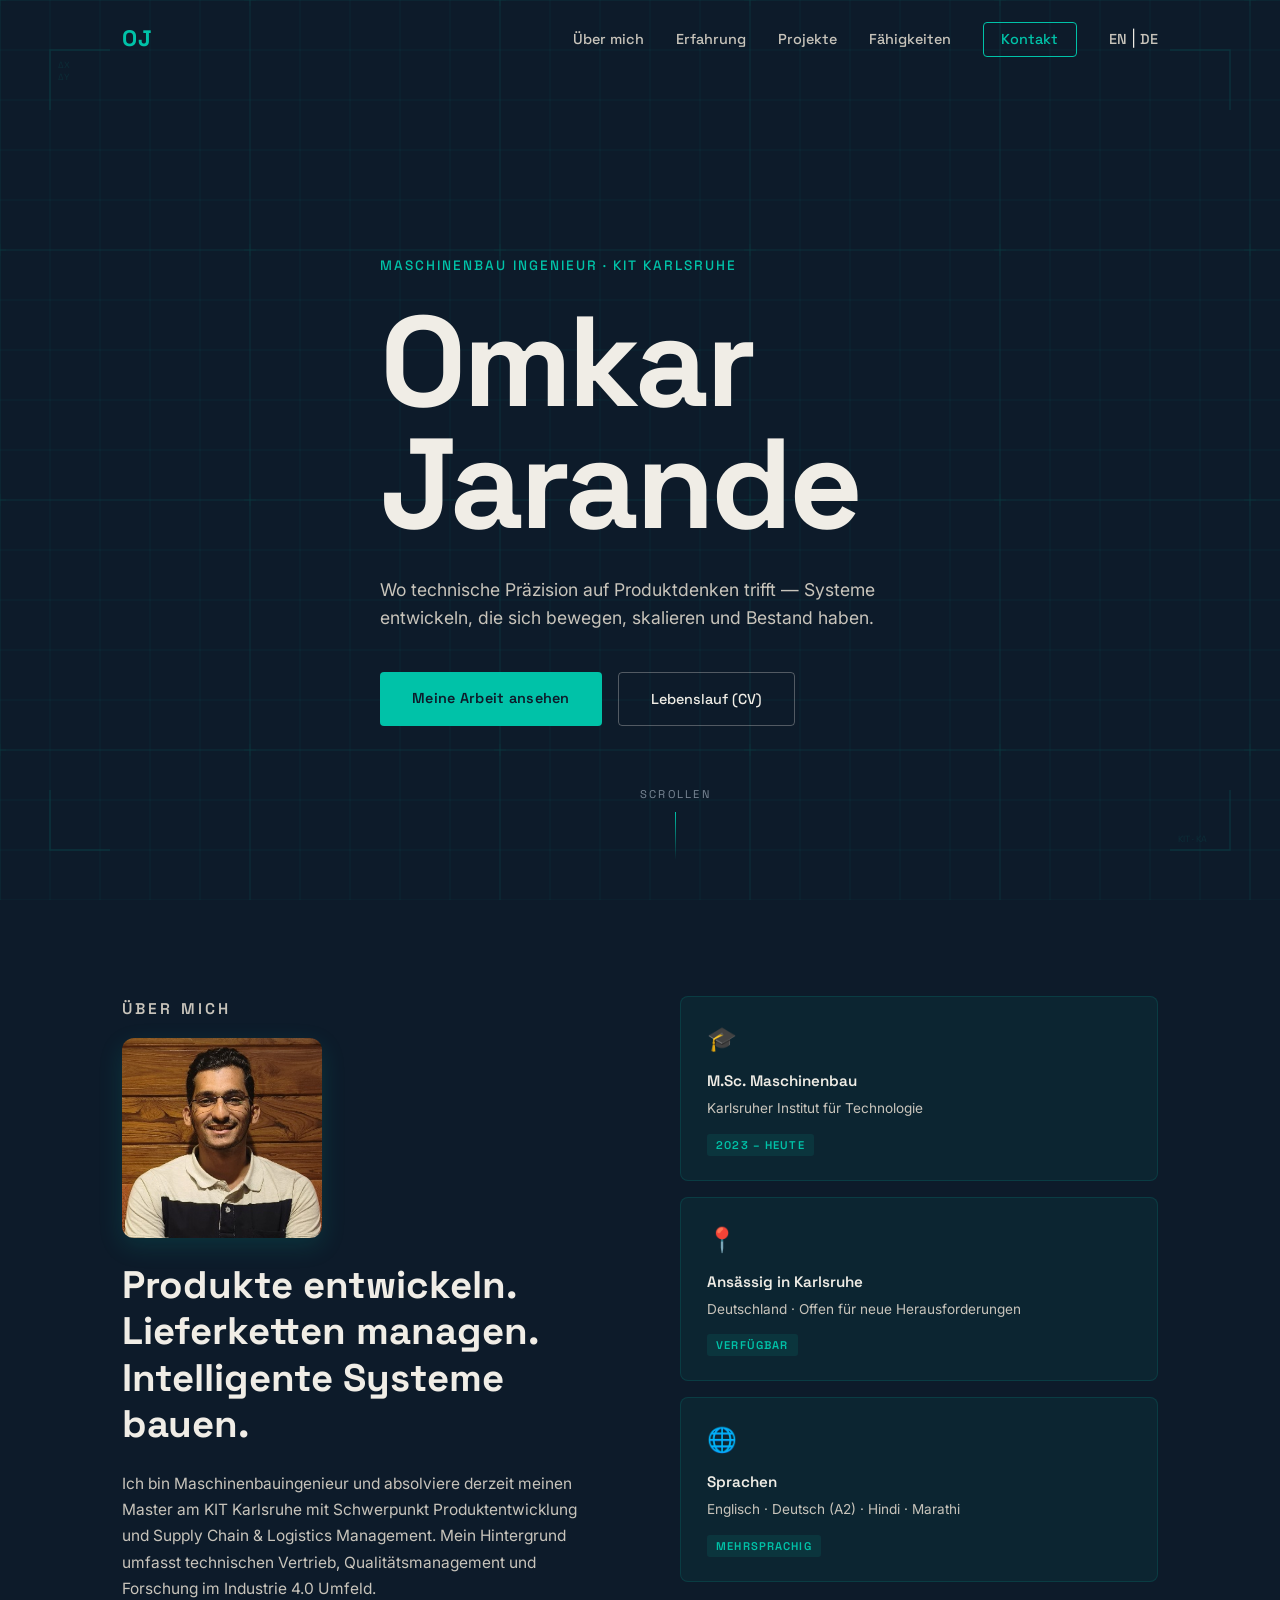
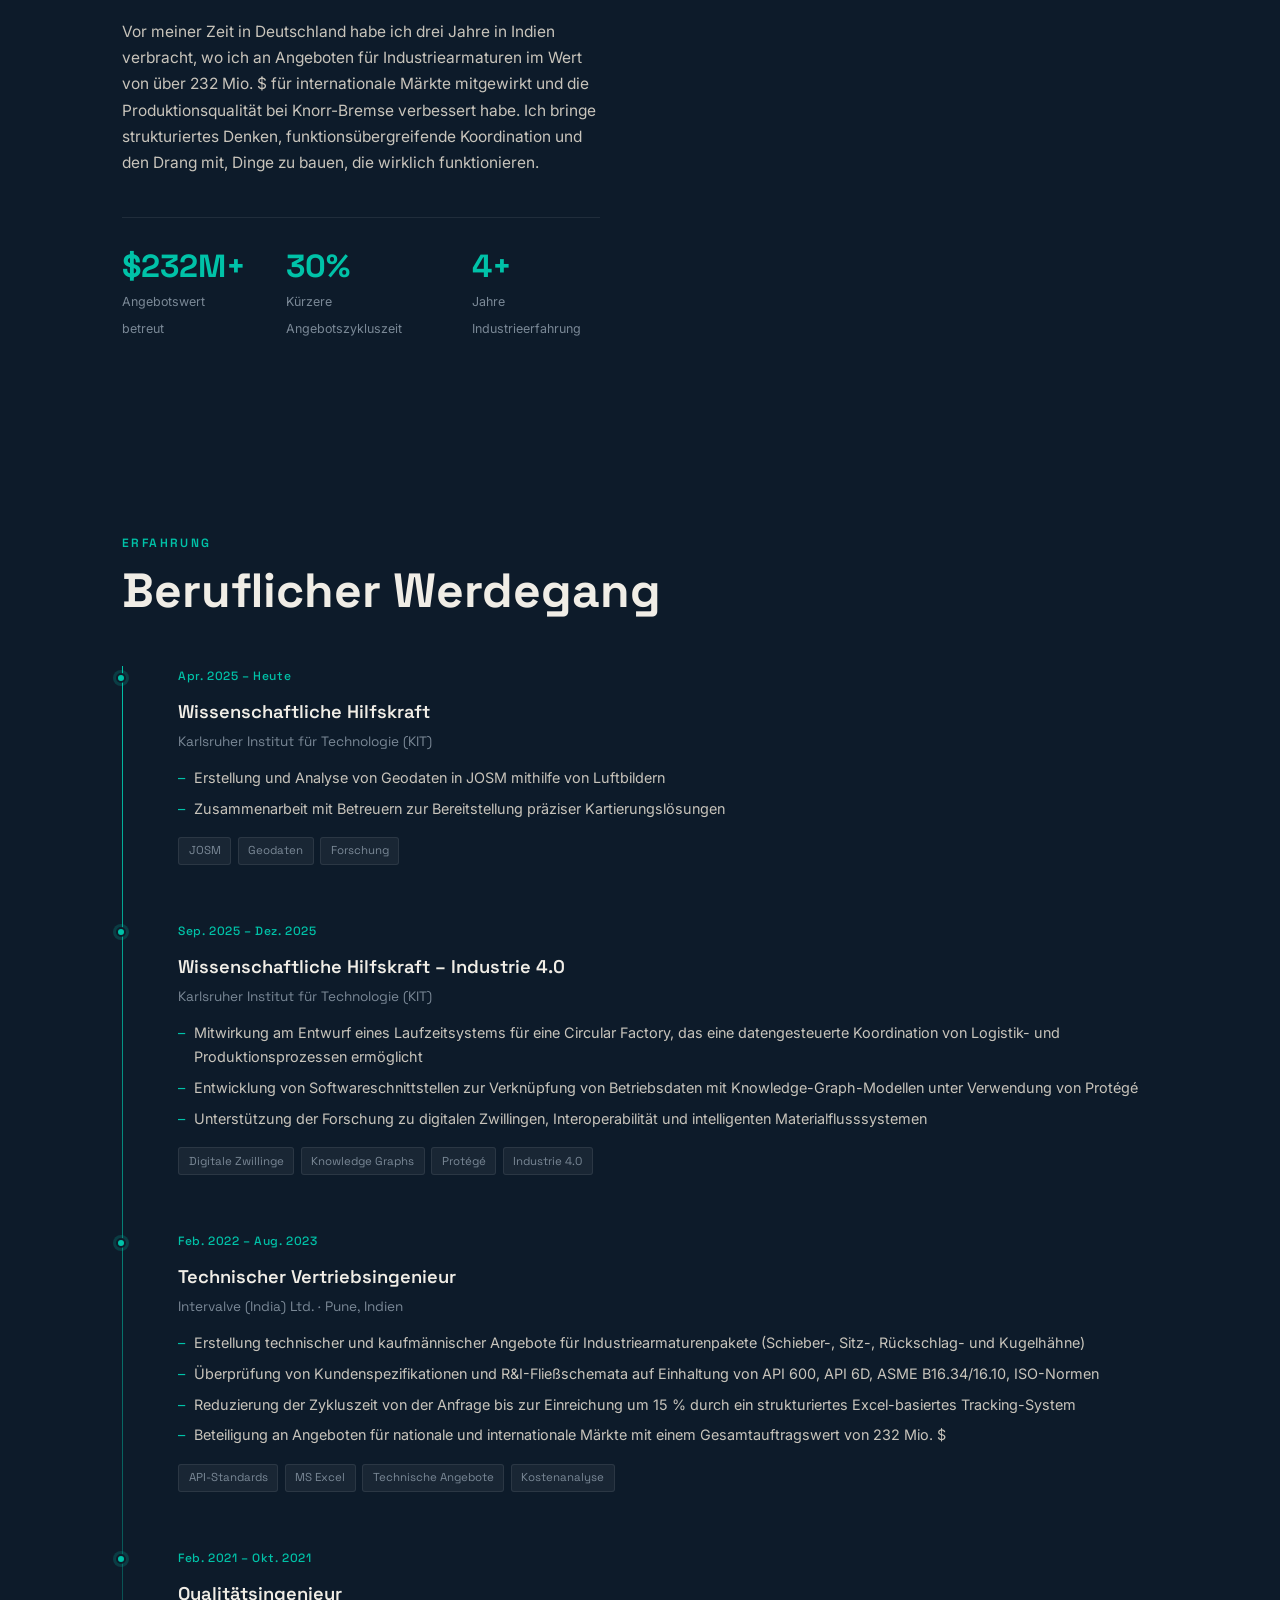
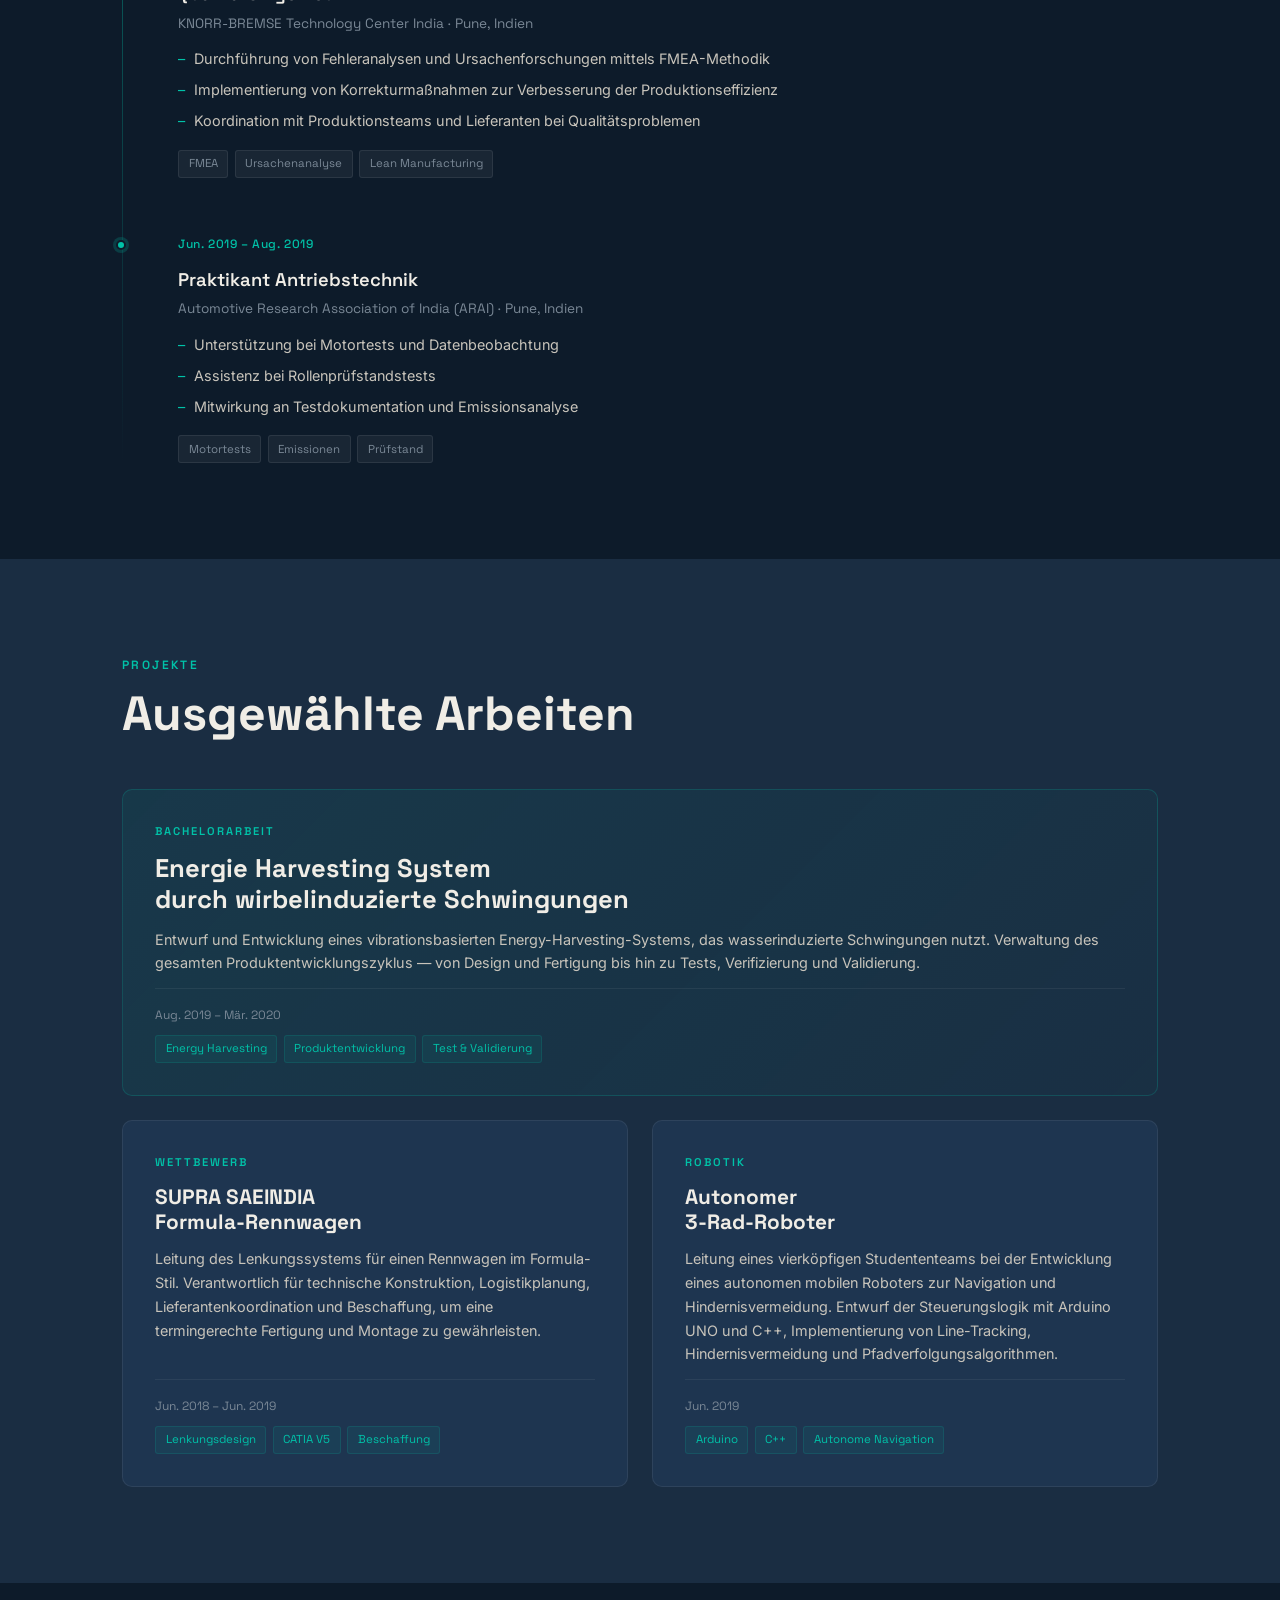
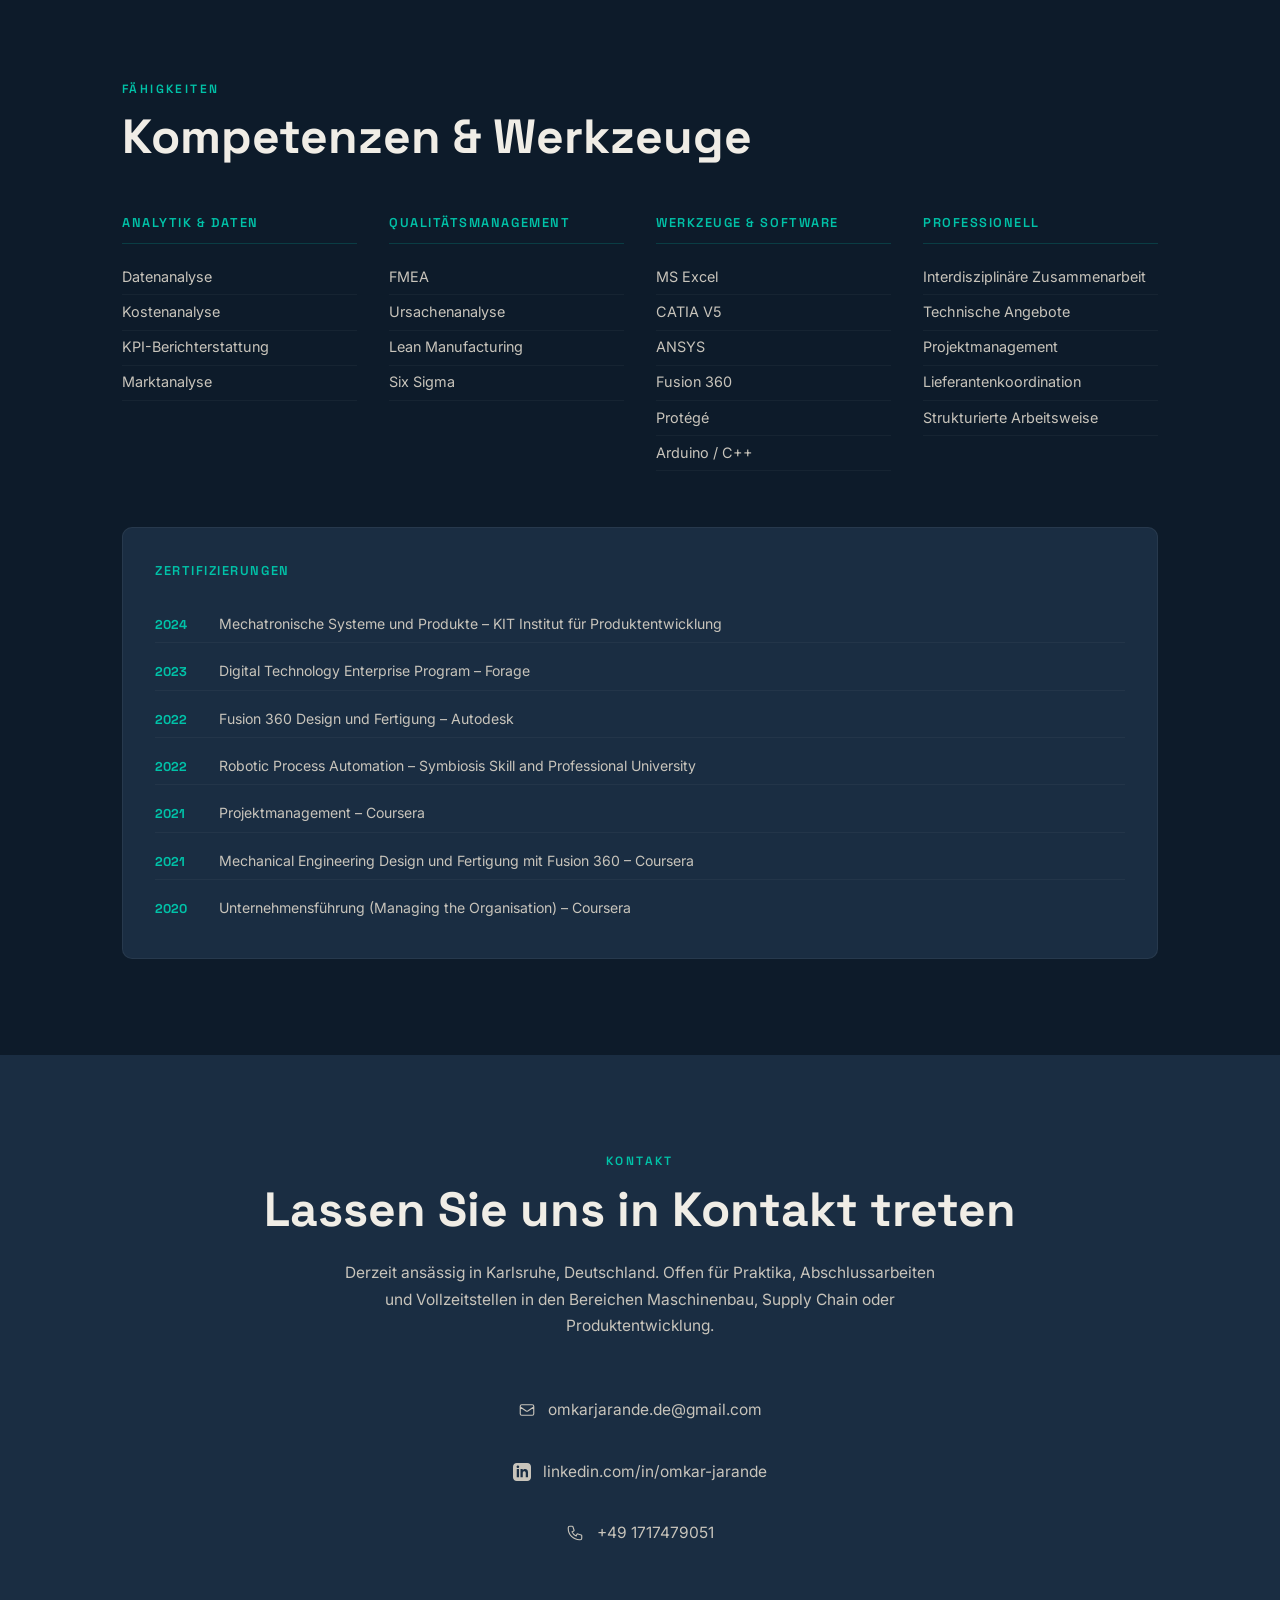
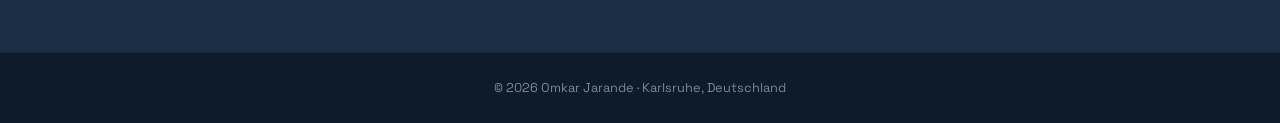
==== commit 8701406a: "Update cycle time reduction from 30% to 15%" ====
--- a/index-de.html
+++ b/index-de.html
@@ -149,7 +149,7 @@
             <ul>
               <li>Erstellung technischer und kaufmännischer Angebote für Industriearmaturenpakete (Schieber-, Sitz-, Rückschlag- und Kugelhähne)</li>
               <li>Überprüfung von Kundenspezifikationen und R&I-Fließschemata auf Einhaltung von API 600, API 6D, ASME B16.34/16.10, ISO-Normen</li>
-              <li>Reduzierung der Zykluszeit von der Anfrage bis zur Einreichung um 30 % durch ein strukturiertes Excel-basiertes Tracking-System</li>
+              <li>Reduzierung der Zykluszeit von der Anfrage bis zur Einreichung um 15 % durch ein strukturiertes Excel-basiertes Tracking-System</li>
               <li>Beteiligung an Angeboten für nationale und internationale Märkte mit einem Gesamtauftragswert von 232 Mio. $</li>
             </ul>
             <div class="timeline-tags">
--- a/style.css
+++ b/style.css
@@ -269,16 +269,8 @@
 }
 
 /* ── ABOUT ── */
-#about { background: var(--navy-2); }
-.profile-img {
-  width: 120px;
-  height: 120px;
-  border-radius: 50%;
-  object-fit: cover;
-  margin-bottom: 1.5rem;
-  border: 1px solid var(--border);
-  box-shadow: 0 4px 15px rgba(0,0,0,0.05);
-}
+#about { background: var(--bg-sec); border-top: 1px solid var(--border); }
+
 .about-grid {
   display: grid;
   grid-template-columns: 1fr 1fr;
@@ -299,6 +291,17 @@
   color: var(--white-2);
   margin-bottom: 1rem;
   font-size: 0.97rem;
+}
+
+.profile-img {
+  display: block;
+  width: 200px;
+  height: 200px;
+  border-radius: 12px;
+  object-fit: cover;
+  margin-bottom: 1.5rem;
+  max-width: 100%;
+  box-shadow: 0 8px 24px rgba(0, 194, 168, 0.15);
 }
 
 .about-stats {
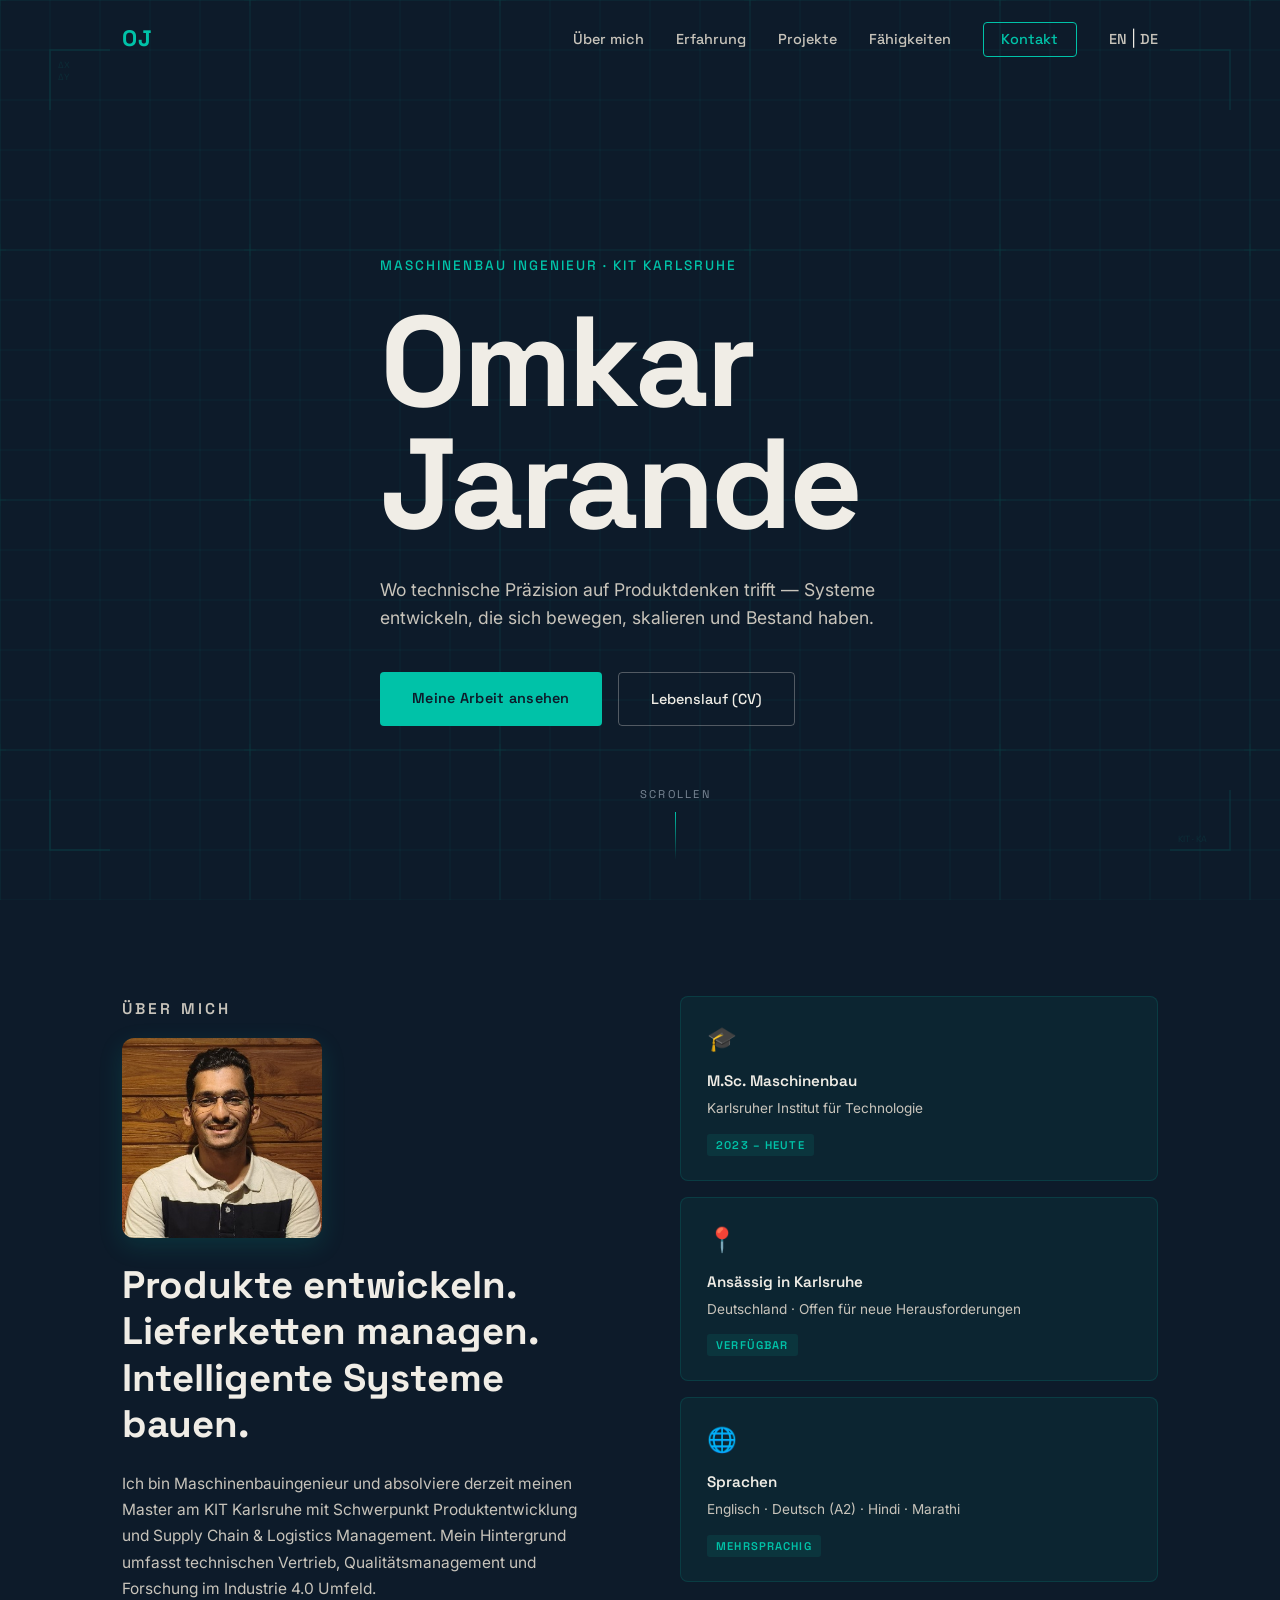
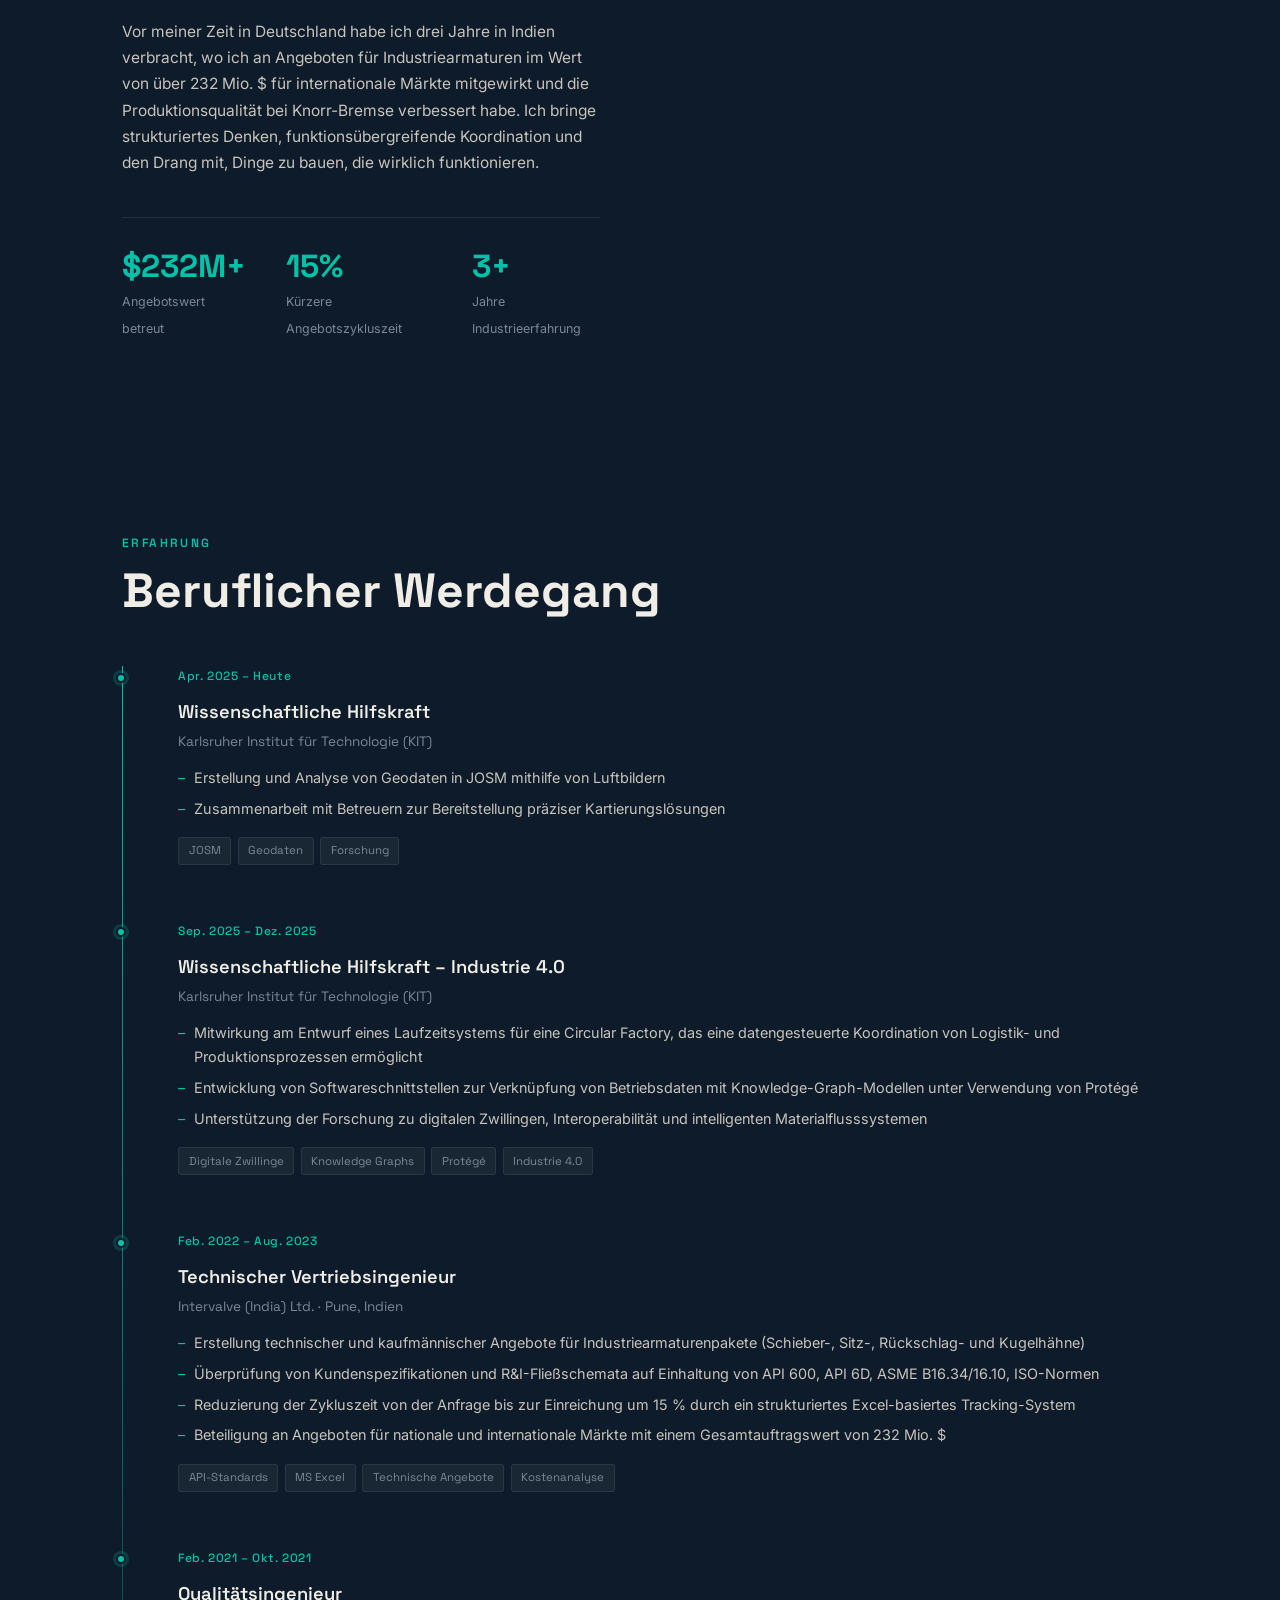
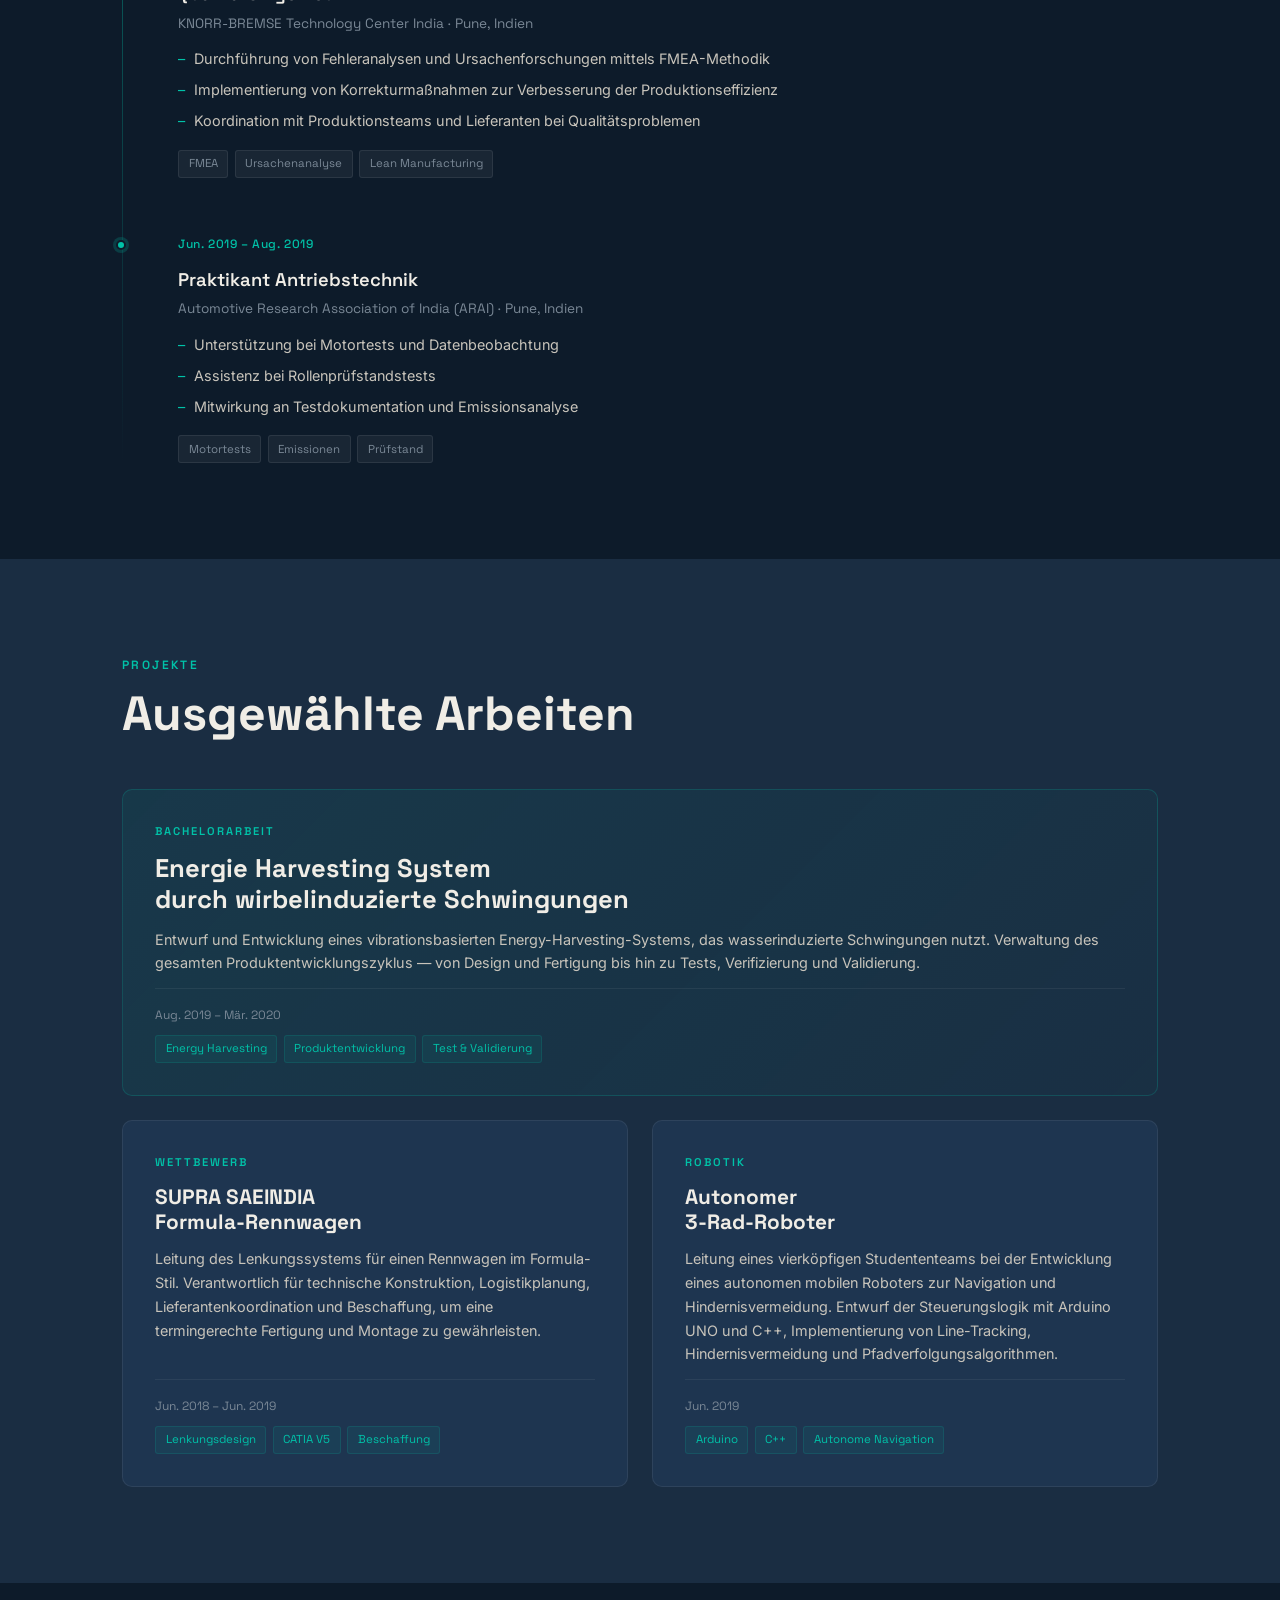
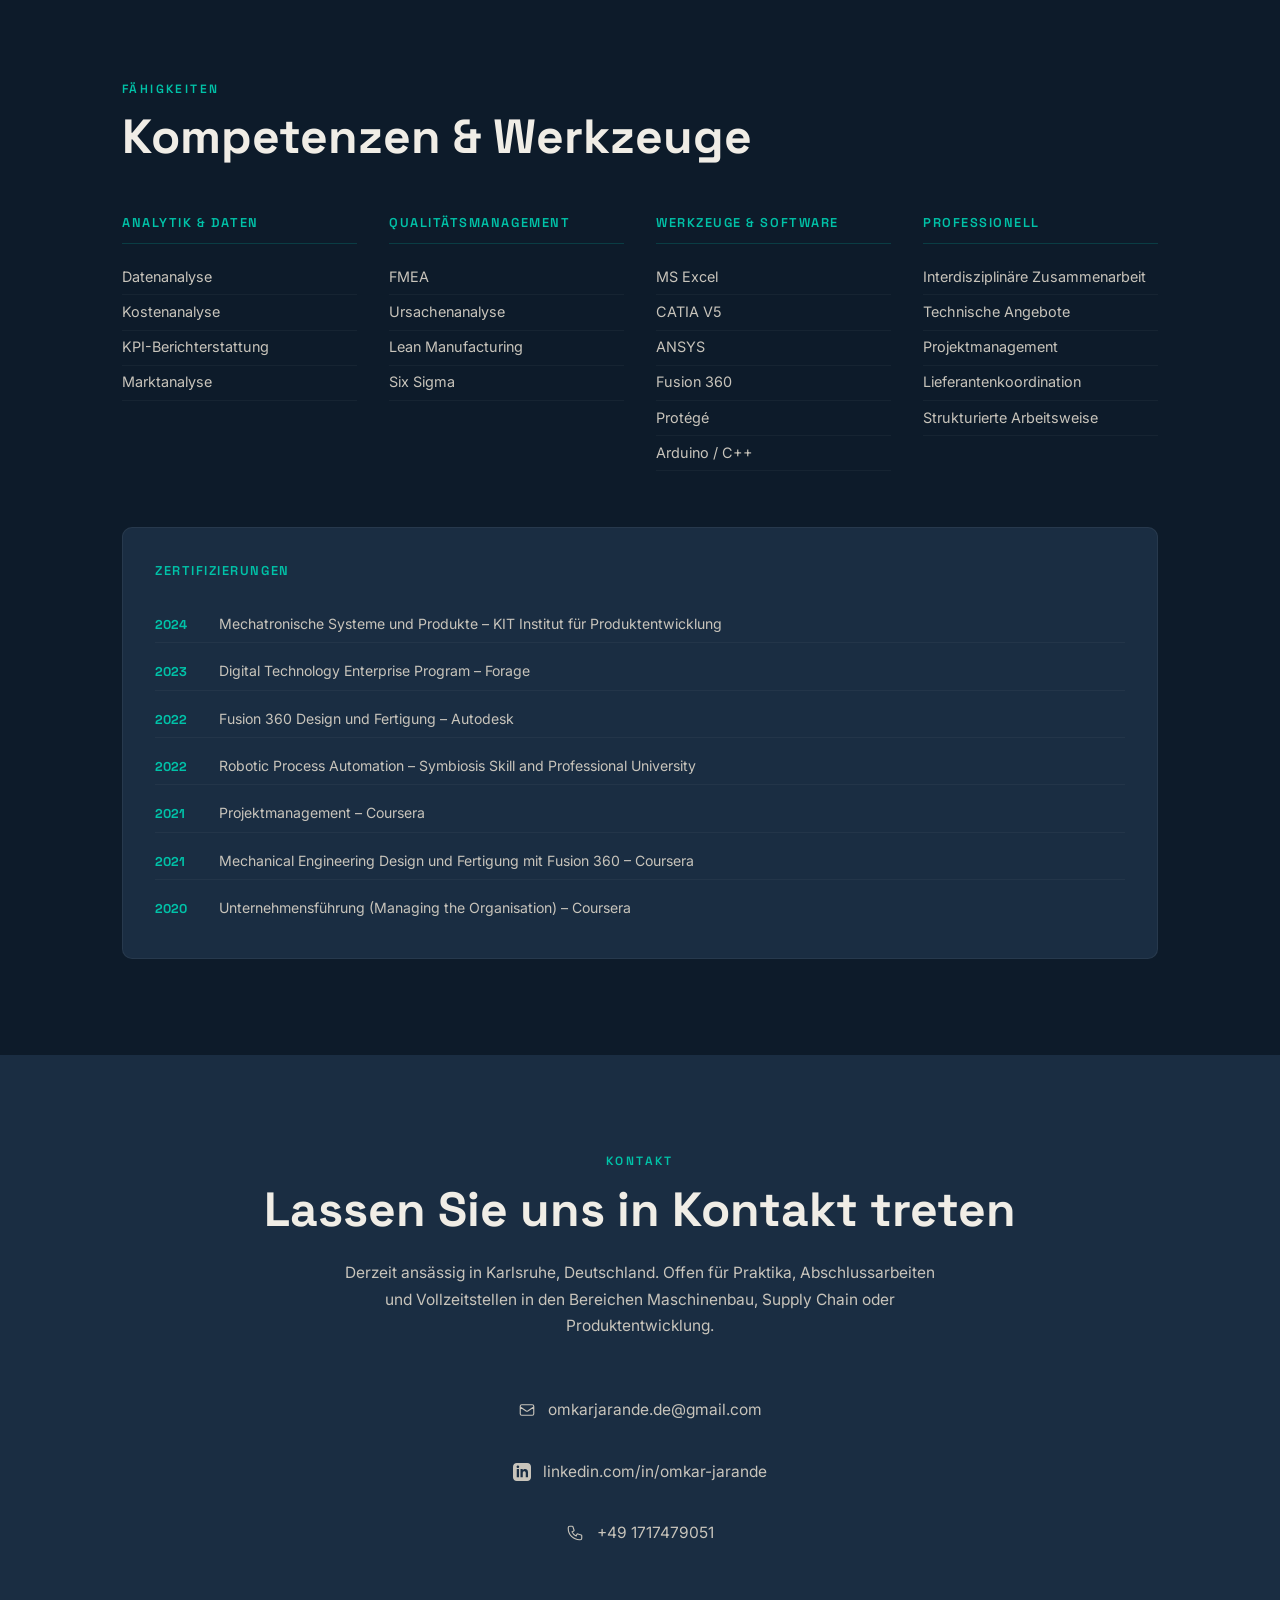
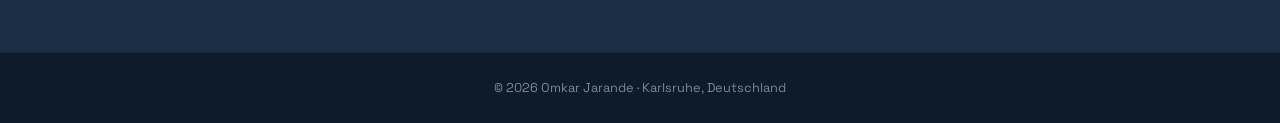
==== commit 7b7f43c3: "Update statistics in index-de.html" ====
--- a/index-de.html
+++ b/index-de.html
@@ -67,11 +67,11 @@
               <span class="stat-label">Angebotswert betreut</span>
             </div>
             <div class="stat">
-              <span class="stat-number">30%</span>
+              <span class="stat-number">15%</span>
               <span class="stat-label">Kürzere Angebotszykluszeit</span>
             </div>
             <div class="stat">
-              <span class="stat-number">4+</span>
+              <span class="stat-number">3+</span>
               <span class="stat-label">Jahre Industrieerfahrung</span>
             </div>
           </div>
